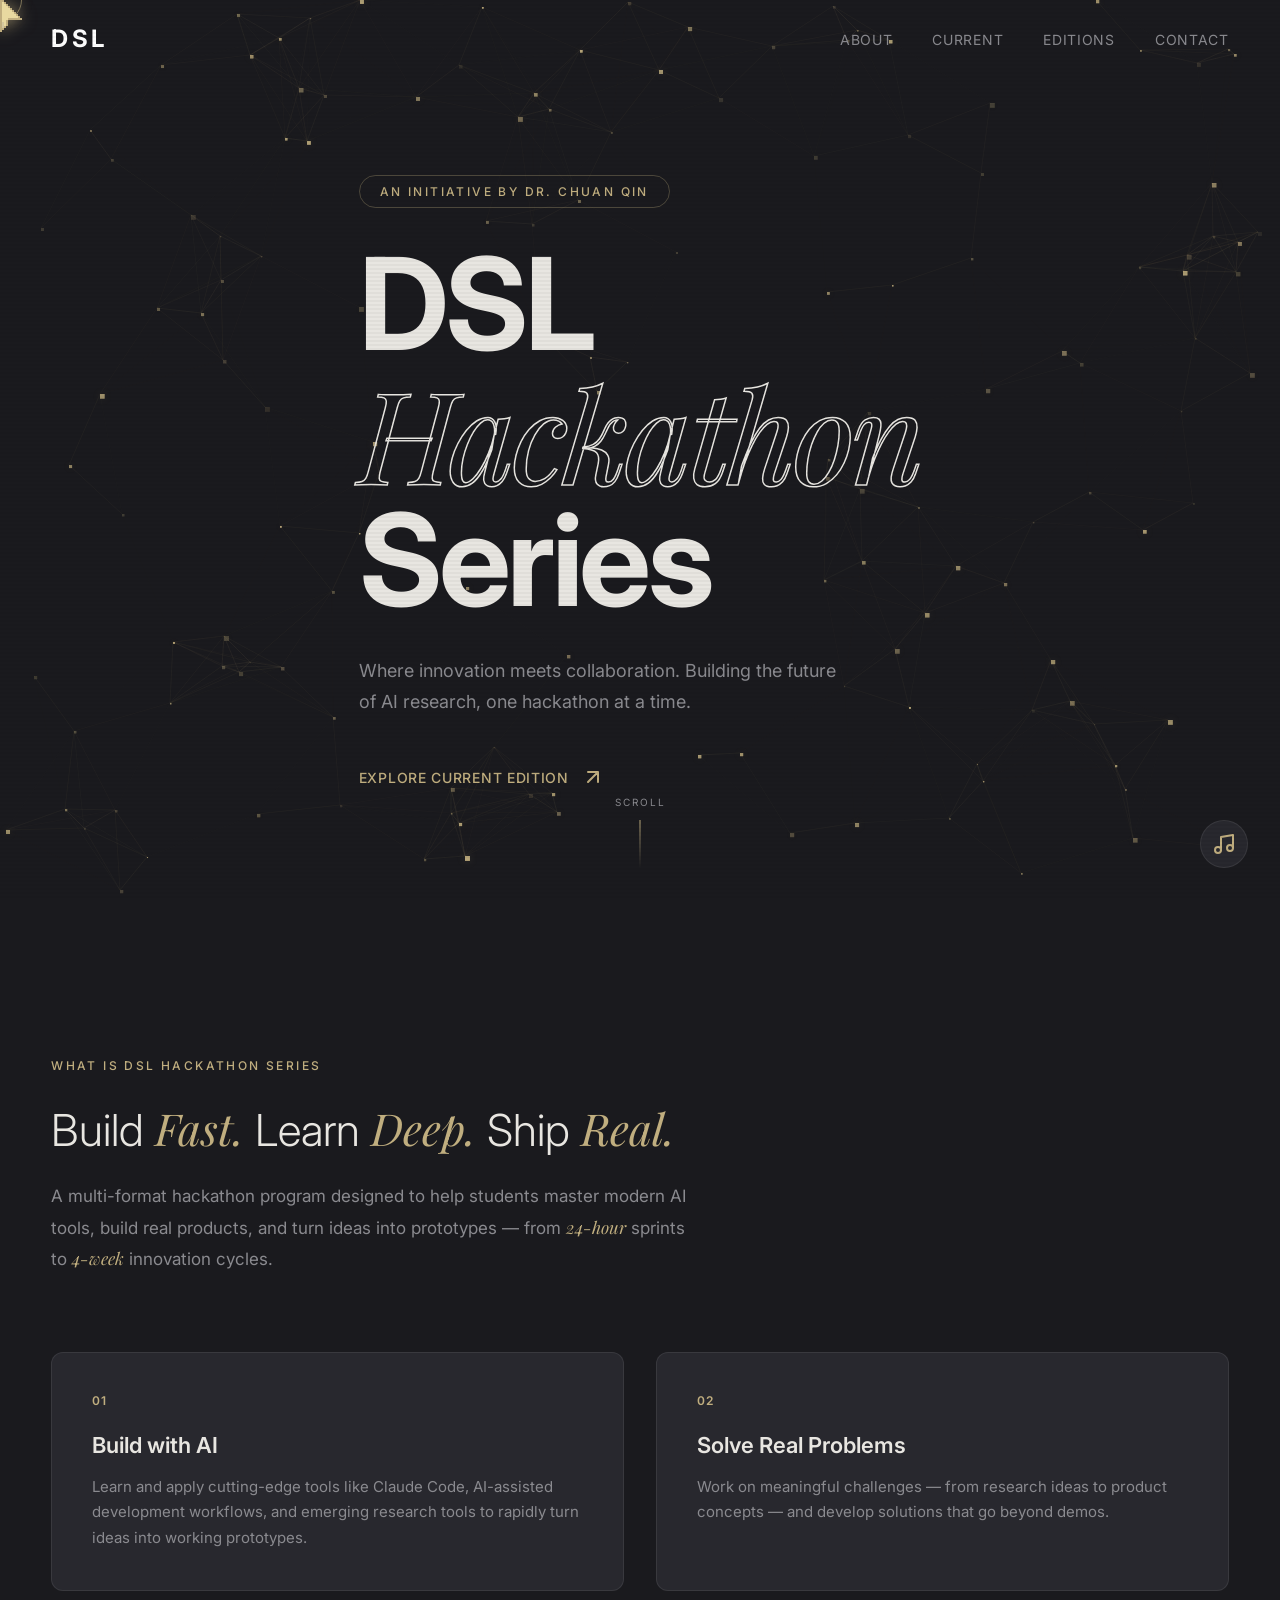
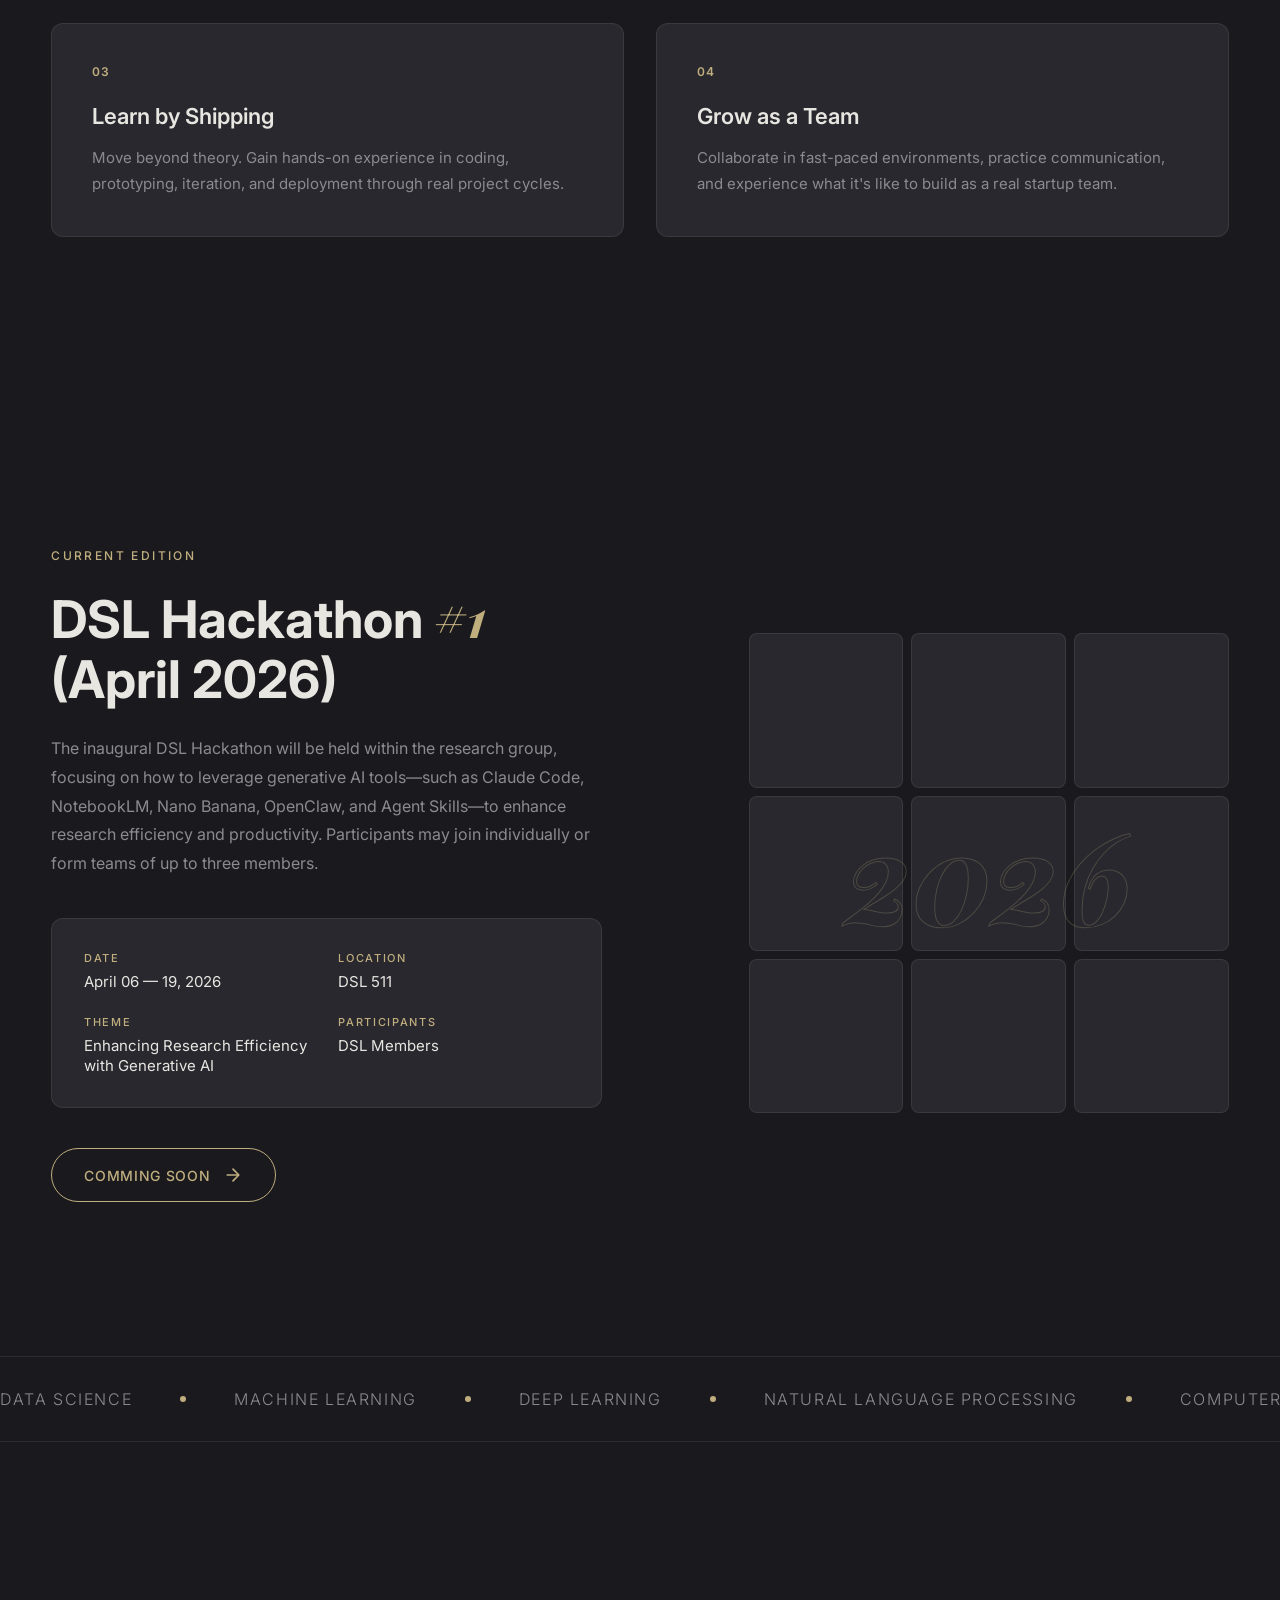
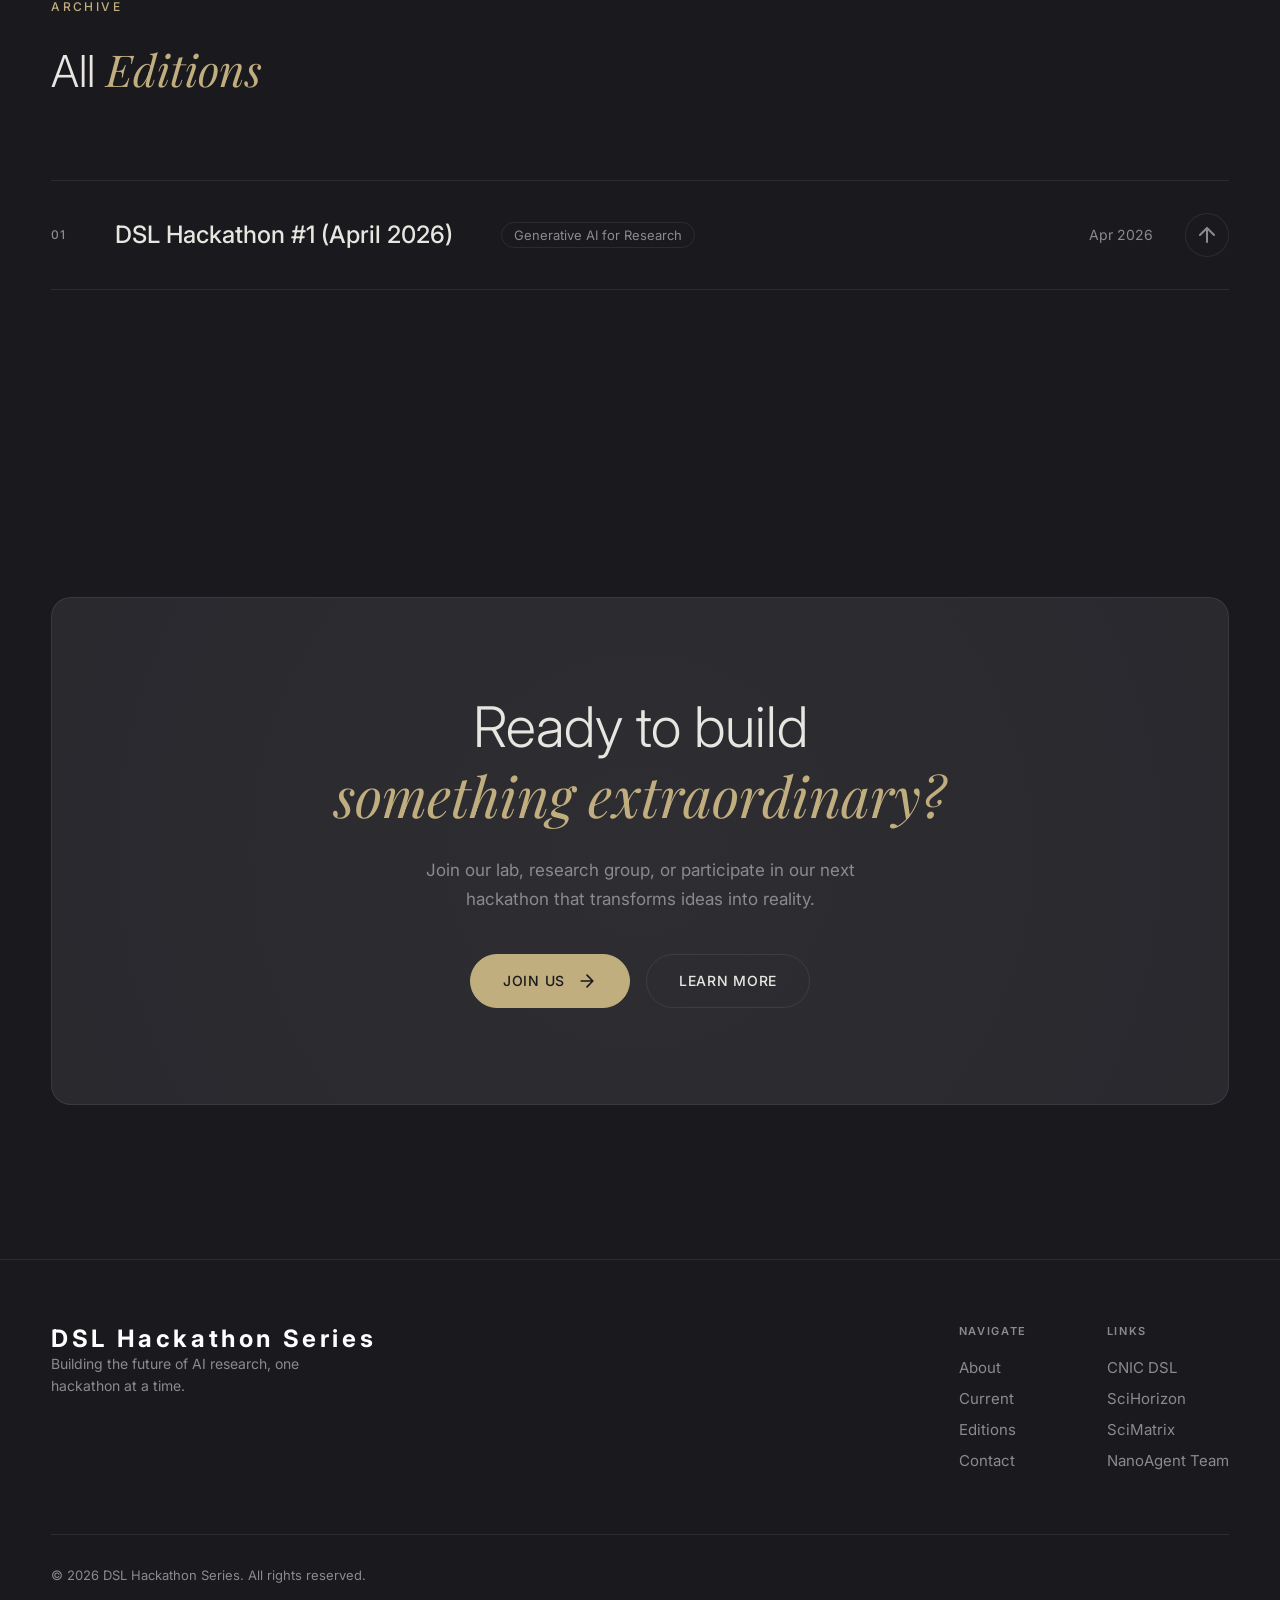
==== index.html @ f108f183 "Initial commit: DSL Hackathon Series website Dark-themed, gold-accent website with particle canvas h" ====
<!DOCTYPE html>
<html lang="en">
<head>
  <meta charset="UTF-8">
  <meta name="viewport" content="width=device-width, initial-scale=1.0">
  <title>DSL Hackathon Series</title>
  <link rel="stylesheet" href="assets/css/style.css">
  <link rel="preconnect" href="https://fonts.googleapis.com">
  <link rel="preconnect" href="https://fonts.gstatic.com" crossorigin>
  <link href="https://fonts.googleapis.com/css2?family=Inter:wght@300;400;500;600;700&family=Playfair+Display:ital,wght@0,400;0,700;1,400&display=swap" rel="stylesheet">
</head>
<body>
  <!-- Pixel Arrow Cursor -->
  <div class="cursor-pixel" id="cursorPixel">
    <svg viewBox="0 0 12 18" fill="none" xmlns="http://www.w3.org/2000/svg" shape-rendering="crispEdges">
      <!-- Classic arrow cursor — gold pixel style, tip at (1,0) -->
      <rect x="1" y="0" width="1" height="1" fill="#C0AE7F"/>
      <rect x="1" y="1" width="1" height="1" fill="#C0AE7F"/>
      <rect x="2" y="1" width="1" height="1" fill="#C0AE7F"/>
      <rect x="1" y="2" width="1" height="1" fill="#C0AE7F"/>
      <rect x="2" y="2" width="1" height="1" fill="#e8d9a0"/>
      <rect x="3" y="2" width="1" height="1" fill="#C0AE7F"/>
      <rect x="1" y="3" width="1" height="1" fill="#C0AE7F"/>
      <rect x="2" y="3" width="1" height="1" fill="#e8d9a0"/>
      <rect x="3" y="3" width="1" height="1" fill="#e8d9a0"/>
      <rect x="4" y="3" width="1" height="1" fill="#C0AE7F"/>
      <rect x="1" y="4" width="1" height="1" fill="#C0AE7F"/>
      <rect x="2" y="4" width="1" height="1" fill="#e8d9a0"/>
      <rect x="3" y="4" width="1" height="1" fill="#e8d9a0"/>
      <rect x="4" y="4" width="1" height="1" fill="#e8d9a0"/>
      <rect x="5" y="4" width="1" height="1" fill="#C0AE7F"/>
      <rect x="1" y="5" width="1" height="1" fill="#C0AE7F"/>
      <rect x="2" y="5" width="1" height="1" fill="#e8d9a0"/>
      <rect x="3" y="5" width="1" height="1" fill="#e8d9a0"/>
      <rect x="4" y="5" width="1" height="1" fill="#e8d9a0"/>
      <rect x="5" y="5" width="1" height="1" fill="#e8d9a0"/>
      <rect x="6" y="5" width="1" height="1" fill="#C0AE7F"/>
      <rect x="1" y="6" width="1" height="1" fill="#C0AE7F"/>
      <rect x="2" y="6" width="1" height="1" fill="#e8d9a0"/>
      <rect x="3" y="6" width="1" height="1" fill="#e8d9a0"/>
      <rect x="4" y="6" width="1" height="1" fill="#e8d9a0"/>
      <rect x="5" y="6" width="1" height="1" fill="#e8d9a0"/>
      <rect x="6" y="6" width="1" height="1" fill="#e8d9a0"/>
      <rect x="7" y="6" width="1" height="1" fill="#C0AE7F"/>
      <rect x="1" y="7" width="1" height="1" fill="#C0AE7F"/>
      <rect x="2" y="7" width="1" height="1" fill="#e8d9a0"/>
      <rect x="3" y="7" width="1" height="1" fill="#e8d9a0"/>
      <rect x="4" y="7" width="1" height="1" fill="#e8d9a0"/>
      <rect x="5" y="7" width="1" height="1" fill="#e8d9a0"/>
      <rect x="6" y="7" width="1" height="1" fill="#e8d9a0"/>
      <rect x="7" y="7" width="1" height="1" fill="#e8d9a0"/>
      <rect x="8" y="7" width="1" height="1" fill="#C0AE7F"/>
      <rect x="1" y="8" width="1" height="1" fill="#C0AE7F"/>
      <rect x="2" y="8" width="1" height="1" fill="#e8d9a0"/>
      <rect x="3" y="8" width="1" height="1" fill="#e8d9a0"/>
      <rect x="4" y="8" width="1" height="1" fill="#e8d9a0"/>
      <rect x="5" y="8" width="1" height="1" fill="#e8d9a0"/>
      <rect x="6" y="8" width="1" height="1" fill="#e8d9a0"/>
      <rect x="7" y="8" width="1" height="1" fill="#e8d9a0"/>
      <rect x="8" y="8" width="1" height="1" fill="#e8d9a0"/>
      <rect x="9" y="8" width="1" height="1" fill="#C0AE7F"/>
      <rect x="1" y="9" width="1" height="1" fill="#C0AE7F"/>
      <rect x="2" y="9" width="1" height="1" fill="#e8d9a0"/>
      <rect x="3" y="9" width="1" height="1" fill="#e8d9a0"/>
      <rect x="4" y="9" width="1" height="1" fill="#e8d9a0"/>
      <rect x="5" y="9" width="1" height="1" fill="#e8d9a0"/>
      <rect x="6" y="9" width="1" height="1" fill="#e8d9a0"/>
      <rect x="7" y="9" width="1" height="1" fill="#e8d9a0"/>
      <rect x="8" y="9" width="1" height="1" fill="#e8d9a0"/>
      <rect x="9" y="9" width="1" height="1" fill="#e8d9a0"/>
      <rect x="10" y="9" width="1" height="1" fill="#C0AE7F"/>
      <!-- Bottom of arrow body — collapses back -->
      <rect x="1" y="10" width="1" height="1" fill="#C0AE7F"/>
      <rect x="2" y="10" width="1" height="1" fill="#e8d9a0"/>
      <rect x="3" y="10" width="1" height="1" fill="#e8d9a0"/>
      <rect x="4" y="10" width="1" height="1" fill="#e8d9a0"/>
      <rect x="5" y="10" width="1" height="1" fill="#C0AE7F"/>
      <rect x="6" y="10" width="1" height="1" fill="#C0AE7F"/>
      <rect x="7" y="10" width="1" height="1" fill="#C0AE7F"/>
      <rect x="8" y="10" width="1" height="1" fill="#C0AE7F"/>
      <rect x="9" y="10" width="1" height="1" fill="#C0AE7F"/>
      <rect x="10" y="10" width="1" height="1" fill="#C0AE7F"/>
      <rect x="11" y="10" width="1" height="1" fill="#C0AE7F"/>
      <!-- Tail shaft -->
      <rect x="1" y="11" width="1" height="1" fill="#C0AE7F"/>
      <rect x="2" y="11" width="1" height="1" fill="#e8d9a0"/>
      <rect x="3" y="11" width="1" height="1" fill="#e8d9a0"/>
      <rect x="4" y="11" width="1" height="1" fill="#C0AE7F"/>
      <rect x="1" y="12" width="1" height="1" fill="#C0AE7F"/>
      <rect x="2" y="12" width="1" height="1" fill="#d4c79e"/>
      <rect x="3" y="12" width="1" height="1" fill="#e8d9a0"/>
      <rect x="4" y="12" width="1" height="1" fill="#C0AE7F"/>
      <rect x="1" y="13" width="1" height="1" fill="#C0AE7F"/>
      <rect x="2" y="13" width="1" height="1" fill="#d4c79e"/>
      <rect x="3" y="13" width="1" height="1" fill="#e8d9a0"/>
      <rect x="4" y="13" width="1" height="1" fill="#C0AE7F"/>
      <rect x="1" y="14" width="1" height="1" fill="#C0AE7F"/>
      <rect x="2" y="14" width="1" height="1" fill="#d4c79e"/>
      <rect x="3" y="14" width="1" height="1" fill="#C0AE7F"/>
      <rect x="1" y="15" width="1" height="1" fill="#C0AE7F"/>
      <rect x="2" y="15" width="1" height="1" fill="#C0AE7F"/>
      <rect x="1" y="16" width="1" height="1" fill="#C0AE7F"/>
    </svg>
  </div>
  <!-- Cursor ring follower -->
  <div class="cursor-follower" id="cursorFollower"></div>
  <!-- Cursor trail dots -->
  <div id="cursorTrailContainer"></div>

  <!-- Navigation -->
  <header class="header" id="header">
    <nav class="nav">
      <a href="https://www.bigdatamining.cn/" target="_blank" rel="noopener" class="nav__logo">
        <span class="nav__logo-text">DSL</span>
      </a>
      <ul class="nav__links">
        <li><a href="#about" class="nav__link">About</a></li>
        <li><a href="#current" class="nav__link">Current</a></li>
        <li><a href="#editions" class="nav__link">Editions</a></li>
        <li><a href="#contact" class="nav__link">Contact</a></li>
      </ul>
      <button class="nav__menu-btn" id="menuBtn" aria-label="Toggle menu">
        <span></span>
        <span></span>
      </button>
    </nav>
  </header>

  <!-- Mobile Menu Overlay -->
  <div class="mobile-menu" id="mobileMenu">
    <ul class="mobile-menu__links">
      <li><a href="#about" class="mobile-menu__link">About</a></li>
      <li><a href="#current" class="mobile-menu__link">Current</a></li>
      <li><a href="#editions" class="mobile-menu__link">Editions</a></li>
      <li><a href="#contact" class="mobile-menu__link">Contact</a></li>
    </ul>
  </div>

  <!-- Hero Section -->
  <section class="hero" id="hero">
    <div class="hero__bg">
      <canvas id="heroCanvas"></canvas>
    </div>
    <div class="hero__content">
      <a href="https://dylan-qin.github.io/" target="_blank" rel="noopener" class="hero__label reveal-up">An initiative by Dr. Chuan Qin</a>
      <h1 class="hero__title">
        <span class="reveal-up" style="--delay: 0.1s">DSL</span>
        <span class="reveal-up hero__title--outline" style="--delay: 0.2s">Hackathon</span>
        <span class="reveal-up" style="--delay: 0.3s">Series</span>
      </h1>
      <p class="hero__subtitle reveal-up" style="--delay: 0.5s">
        Where innovation meets collaboration. Building the future of AI research, one hackathon at a time.
      </p>
      <a href="#current" class="hero__cta reveal-up" style="--delay: 0.7s">
        <span>Explore Current Edition</span>
        <svg width="24" height="24" viewBox="0 0 24 24" fill="none">
          <path d="M7 17L17 7M17 7H7M17 7V17" stroke="currentColor" stroke-width="2" stroke-linecap="round" stroke-linejoin="round"/>
        </svg>
      </a>
    </div>
    <div class="hero__scroll-indicator">
      <span>Scroll</span>
      <div class="hero__scroll-line"></div>
    </div>
  </section>

  <!-- About Section -->
  <section class="section about" id="about">
    <div class="container">
      <div class="section__header">
        <span class="section__label reveal-up">What is DSL Hackathon Series</span>
        <h2 class="section__title reveal-up" style="--delay: 0.1s">
          Build <em>Fast.</em> Learn <em>Deep.</em> Ship <em>Real.</em>
        </h2>
        <p class="section__desc reveal-up" style="--delay: 0.15s">
          A multi-format hackathon program designed to help students master modern AI tools, build real products, and turn ideas into prototypes — from <em>24-hour</em> sprints to <em>4-week</em> innovation cycles.
        </p>
      </div>
      <div class="about__grid">
        <div class="about__card reveal-up" style="--delay: 0.2s">
          <div class="about__card-number">01</div>
          <h3 class="about__card-title">Build with AI</h3>
          <p class="about__card-text">Learn and apply cutting-edge tools like Claude Code, AI-assisted development workflows, and emerging research tools to rapidly turn ideas into working prototypes.</p>
        </div>
        <div class="about__card reveal-up" style="--delay: 0.3s">
          <div class="about__card-number">02</div>
          <h3 class="about__card-title">Solve Real Problems</h3>
          <p class="about__card-text">Work on meaningful challenges — from research ideas to product concepts — and develop solutions that go beyond demos.</p>
        </div>
        <div class="about__card reveal-up" style="--delay: 0.4s">
          <div class="about__card-number">03</div>
          <h3 class="about__card-title">Learn by Shipping</h3>
          <p class="about__card-text">Move beyond theory. Gain hands-on experience in coding, prototyping, iteration, and deployment through real project cycles.</p>
        </div>
        <div class="about__card reveal-up" style="--delay: 0.5s">
          <div class="about__card-number">04</div>
          <h3 class="about__card-title">Grow as a Team</h3>
          <p class="about__card-text">Collaborate in fast-paced environments, practice communication, and experience what it's like to build as a real startup team.</p>
        </div>
      </div>
    </div>
  </section>

  <!-- Current Hackathon Section -->
  <section class="section current" id="current">
    <div class="container">
      <div class="current__layout">
        <div class="current__info">
          <span class="section__label reveal-up">Current Edition</span>
          <h2 class="current__title reveal-up" style="--delay: 0.1s">
            DSL Hackathon <span class="text-gold">#1</span> (April 2026)
          </h2>
          <p class="current__desc reveal-up" style="--delay: 0.2s">
            The inaugural DSL Hackathon will be held within the research group, focusing on how to leverage generative AI tools—such as Claude Code, NotebookLM, Nano Banana, OpenClaw, and Agent Skills—to enhance research efficiency and productivity. Participants may join individually or form teams of up to three members.
          </p>
          <div class="current__details reveal-up" style="--delay: 0.3s">
            <div class="current__detail">
              <span class="current__detail-label">Date</span>
              <span class="current__detail-value">April 06 — 19, 2026</span>
            </div>
            <div class="current__detail">
              <span class="current__detail-label">Location</span>
              <span class="current__detail-value">DSL 511</span>
            </div>
            <div class="current__detail">
              <span class="current__detail-label">Theme</span>
              <span class="current__detail-value">Enhancing Research Efficiency with Generative AI</span>
            </div>
            <div class="current__detail">
              <span class="current__detail-label">Participants</span>
              <span class="current__detail-value">DSL Members</span>
            </div>
          </div>
          <a href="#" class="btn reveal-up" style="--delay: 0.4s">
            <!-- <span>Register Now</span> -->
             <span>Comming Soon</span>
            <svg width="20" height="20" viewBox="0 0 24 24" fill="none">
              <path d="M5 12H19M19 12L12 5M19 12L12 19" stroke="currentColor" stroke-width="2" stroke-linecap="round" stroke-linejoin="round"/>
            </svg>
          </a>
        </div>
        <div class="current__visual reveal-up" style="--delay: 0.3s">
          <div class="current__visual-inner">
            <div class="current__visual-grid">
              <div class="current__visual-cell" style="--i:0"></div>
              <div class="current__visual-cell" style="--i:1"></div>
              <div class="current__visual-cell" style="--i:2"></div>
              <div class="current__visual-cell" style="--i:3"></div>
              <div class="current__visual-cell" style="--i:4"></div>
              <div class="current__visual-cell" style="--i:5"></div>
              <div class="current__visual-cell" style="--i:6"></div>
              <div class="current__visual-cell" style="--i:7"></div>
              <div class="current__visual-cell" style="--i:8"></div>
            </div>
            <div class="current__visual-overlay">
              <span class="current__visual-year">2026</span>
            </div>
          </div>
        </div>
      </div>
    </div>
  </section>

  <!-- Marquee Section -->
  <section class="marquee">
    <div class="marquee__track">
      <div class="marquee__content">
        <span>Data Science</span>
        <span class="marquee__dot"></span>
        <span>Machine Learning</span>
        <span class="marquee__dot"></span>
        <span>Deep Learning</span>
        <span class="marquee__dot"></span>
        <span>Natural Language Processing</span>
        <span class="marquee__dot"></span>
        <span>Computer Vision</span>
        <span class="marquee__dot"></span>
        <span>AI Ethics</span>
        <span class="marquee__dot"></span>
        <span>Claude Code</span>
        <span class="marquee__dot"></span>
        <span>OpenAI Codex</span>
        <span class="marquee__dot"></span>
        <span>Multi-Agent Systems</span>
        <span class="marquee__dot"></span>
        <span>OpenClaw</span>
        <span class="marquee__dot"></span>
        <span>Large Foundation Model</span>
        <span class="marquee__dot"></span>
        <span>Embodied AI</span>
        <span class="marquee__dot"></span>
      </div>
    </div>
  </section>

  <!-- Editions Section -->
  <section class="section editions" id="editions">
    <div class="container">
      <div class="section__header">
        <span class="section__label reveal-up">Archive</span>
        <h2 class="section__title reveal-up" style="--delay: 0.1s">
          All <em>Editions</em>
        </h2>
      </div>
      <div class="editions__list">
        <a href="#" class="edition-card reveal-up" style="--delay: 0.15s" data-year="2026">
          <div class="edition-card__left">
            <span class="edition-card__number">01</span>
            <h3 class="edition-card__title">DSL Hackathon #1 (April 2026)</h3>
            <span class="edition-card__theme">Generative AI for Research</span>
          </div>
          <div class="edition-card__right">
            <span class="edition-card__date">Apr 2026</span>
            <div class="edition-card__arrow">
              <svg width="24" height="24" viewBox="0 0 24 24" fill="none">
                <path d="M7 17L17 7M17 7H7M17 7V17" stroke="currentColor" stroke-width="2" stroke-linecap="round" stroke-linejoin="round"/>
              </svg>
            </div>
          </div>
        </a>
      </div>
    </div>
  </section>

  <!-- Stats Section
  <section class="section stats">
    <div class="container">
      <div class="stats__grid">
        <div class="stats__item reveal-up" style="--delay: 0.1s">
          <span class="stats__number" data-target="6">0</span>
          <span class="stats__label">Editions</span>
        </div>
        <div class="stats__item reveal-up" style="--delay: 0.2s">
          <span class="stats__number" data-target="850">0</span>
          <span class="stats__suffix">+</span>
          <span class="stats__label">Participants</span>
        </div>
        <div class="stats__item reveal-up" style="--delay: 0.3s">
          <span class="stats__number" data-target="120">0</span>
          <span class="stats__suffix">+</span>
          <span class="stats__label">Projects Built</span>
        </div>
        <div class="stats__item reveal-up" style="--delay: 0.4s">
          <span class="stats__number" data-target="50">0</span>
          <span class="stats__suffix">+</span>
          <span class="stats__label">Mentors</span>
        </div>
      </div>
    </div>
  </section> -->

  <!-- Contact / CTA Section -->
  <section class="section cta" id="contact">
    <div class="container">
      <div class="cta__inner reveal-up">
        <h2 class="cta__title">Ready to build <br><em>something extraordinary?</em></h2>
        <p class="cta__text">Join our lab, research group, or participate in our next hackathon that transforms ideas into reality.</p>
        <div class="cta__actions">
          <a href="mailto:dsl@cnic.cn" class="btn btn--primary">
            <span>Join Us</span>
            <svg width="20" height="20" viewBox="0 0 24 24" fill="none">
              <path d="M5 12H19M19 12L12 5M19 12L12 19" stroke="currentColor" stroke-width="2" stroke-linecap="round" stroke-linejoin="round"/>
            </svg>
          </a>
          <a href="mailto:chuanqin0426@gmail.com" class="btn btn--outline">
            <span>Learn More</span>
          </a>
        </div>
      </div>
    </div>
  </section>

  <!-- Footer -->
  <footer class="footer">
    <div class="container">
      <div class="footer__top">
        <div class="footer__brand">
          <!-- <a href="https://www.bigdatamining.cn/" class="footer__logo"> -->
            <span class="nav__logo-text">DSL Hackathon Series</span>
          <!-- </a> -->
          <p class="footer__tagline">Building the future of AI research, one hackathon at a time.</p>
        </div>
        <div class="footer__links">
          <div class="footer__col">
            <h4 class="footer__col-title">Navigate</h4>
            <a href="#about">About</a>
            <a href="#current">Current</a>
            <a href="#editions">Editions</a>
            <a href="#contact">Contact</a>
          </div>
          <div class="footer__col">
            <h4 class="footer__col-title">Links</h4>
            <a href="https://www.bigdatamining.cn/" target="_blank" rel="noopener">CNIC DSL</a>
            <a href="https://www.scihorizon.cn/" target="_blank" rel="noopener">SciHorizon</a>
            <a href="https://www.scimatrix.cn/" target="_blank" rel="noopener">SciMatrix</a>
            <a href="https://nanoagentteam.github.io/" target="_blank" rel="noopener">NanoAgent Team</a>
          </div>
        </div>
      </div>
      <div class="footer__bottom">
        <span>&copy; 2026 DSL Hackathon Series. All rights reserved.</span>
      </div>
    </div>
  </footer>

  <!-- Background Music: Dr. Mario Fever -->
  <audio id="bgMusic" loop preload="auto">
    <source src="assets/audio/fever.mp3" type="audio/mpeg">
  </audio>
  <button class="music-toggle" id="musicToggle" aria-label="Toggle music">
    <svg class="music-icon-on" width="24" height="24" viewBox="0 0 24 24" fill="none">
      <path d="M9 18V5l12-2v13" stroke="currentColor" stroke-width="2" stroke-linecap="round" stroke-linejoin="round"/>
      <circle cx="6" cy="18" r="3" stroke="currentColor" stroke-width="2"/>
      <circle cx="18" cy="16" r="3" stroke="currentColor" stroke-width="2"/>
    </svg>
    <svg class="music-icon-off" width="24" height="24" viewBox="0 0 24 24" fill="none" style="display:none">
      <path d="M9 18V5l12-2v13" stroke="currentColor" stroke-width="2" stroke-linecap="round" stroke-linejoin="round" opacity="0.3"/>
      <circle cx="6" cy="18" r="3" stroke="currentColor" stroke-width="2" opacity="0.3"/>
      <circle cx="18" cy="16" r="3" stroke="currentColor" stroke-width="2" opacity="0.3"/>
      <line x1="3" y1="3" x2="21" y2="21" stroke="currentColor" stroke-width="2" stroke-linecap="round"/>
    </svg>
  </button>

  <script src="assets/js/main.js"></script>
</body>
</html>
---- assets/css/style.css ----
/* ========================================
   DSL Hackathon Series — EPIC-inspired Design
   Color palette: Dark charcoal #1a1a1e, Gold accent #C0AE7F
   ======================================== */

/* ---------- Reset & Base ---------- */
*, *::before, *::after {
  margin: 0;
  padding: 0;
  box-sizing: border-box;
}

:root {
  --bg: #1a1a1e;
  --bg-light: #232328;
  --bg-card: #28282e;
  --text: #e8e6e1;
  --text-muted: #8a8a8f;
  --gold: #C0AE7F;
  --gold-light: #d4c79e;
  --white: #ffffff;
  --border: rgba(255, 255, 255, 0.08);
  --font-sans: 'Inter', -apple-system, BlinkMacSystemFont, sans-serif;
  --font-serif: 'Playfair Display', Georgia, serif;
  --ease: cubic-bezier(0.16, 1, 0.3, 1);
  --ease-out: cubic-bezier(0.33, 1, 0.68, 1);
}

html {
  scroll-behavior: smooth;
  font-size: 16px;
}

body {
  font-family: var(--font-sans);
  background: var(--bg);
  color: var(--text);
  overflow-x: hidden;
  -webkit-font-smoothing: antialiased;
  -moz-osx-font-smoothing: grayscale;
}

a {
  text-decoration: none;
  color: inherit;
}

img {
  max-width: 100%;
  display: block;
}

em {
  font-family: var(--font-serif);
  font-style: italic;
  color: var(--gold);
}

.container {
  max-width: 1280px;
  margin: 0 auto;
  padding: 0 clamp(1.5rem, 4vw, 4rem);
}

/* ---------- Global Pixel Cursor ---------- */
body, body * {
  cursor: none !important;
}

/* ---------- Pixel Mouse Cursor ---------- */
.cursor-pixel {
  position: fixed;
  pointer-events: none;
  z-index: 10000;
  transform: translate(-2px, -2px);
  image-rendering: pixelated;
  transition: none;
}

.cursor-pixel svg {
  width: 24px;
  height: 36px;
  filter: drop-shadow(0 0 8px rgba(192, 174, 127, 0.7));
  transition: filter 0.2s ease, transform 0.2s ease;
}

.cursor-pixel.hover svg {
  filter: drop-shadow(0 0 12px rgba(192, 174, 127, 1)) drop-shadow(0 0 24px rgba(192, 174, 127, 0.4));
  transform: scale(1.15);
}

/* ---------- Cursor Trail / Glitch Ring ---------- */
.cursor-follower {
  position: fixed;
  width: 44px;
  height: 44px;
  border: 1.5px solid var(--gold);
  border-radius: 50%;
  pointer-events: none;
  z-index: 9998;
  transform: translate(-50%, -50%) scale(0);
  transition: width 0.3s var(--ease), height 0.3s var(--ease), border-color 0.3s ease, opacity 0.3s ease;
  opacity: 0;
  box-shadow: 0 0 15px rgba(192, 174, 127, 0.15), inset 0 0 15px rgba(192, 174, 127, 0.05);
}

.cursor-follower.active {
  transform: translate(-50%, -50%) scale(1);
  opacity: 0.6;
}

.cursor-follower.hover {
  width: 72px;
  height: 72px;
  border-color: var(--gold-light);
  opacity: 0.9;
  box-shadow: 0 0 30px rgba(192, 174, 127, 0.25), inset 0 0 20px rgba(192, 174, 127, 0.08);
}

/* ---------- Hacker Scanline Overlay ---------- */
body::after {
  content: '';
  position: fixed;
  inset: 0;
  z-index: 9990;
  pointer-events: none;
  background: repeating-linear-gradient(
    0deg,
    transparent,
    transparent 2px,
    rgba(0, 0, 0, 0.03) 2px,
    rgba(0, 0, 0, 0.03) 4px
  );
}

/* ---------- Cursor Glitch Trail Particles ---------- */
.cursor-trail-dot {
  position: fixed;
  width: 3px;
  height: 3px;
  background: var(--gold);
  pointer-events: none;
  z-index: 9997;
  opacity: 0;
  image-rendering: pixelated;
}

@media (pointer: coarse) {
  body, body * { cursor: auto !important; }
  .cursor-pixel,
  .cursor-follower,
  .cursor-trail-dot { display: none; }
  body::after { display: none; }
}

/* ---------- Header ---------- */
.header {
  position: fixed;
  top: 0;
  left: 0;
  right: 0;
  z-index: 100;
  padding: 1.5rem 0;
  transition: background 0.4s ease, padding 0.4s ease, backdrop-filter 0.4s ease;
}

.header.scrolled {
  background: rgba(26, 26, 30, 0.85);
  backdrop-filter: blur(20px);
  -webkit-backdrop-filter: blur(20px);
  padding: 1rem 0;
  border-bottom: 1px solid var(--border);
}

.nav {
  max-width: 1280px;
  margin: 0 auto;
  padding: 0 clamp(1.5rem, 4vw, 4rem);
  display: flex;
  align-items: center;
  justify-content: space-between;
}

.nav__logo {
  display: flex;
  align-items: center;
  gap: 0.25rem;
  z-index: 101;
}

.nav__logo-text {
  font-size: 1.5rem;
  font-weight: 700;
  letter-spacing: 0.15em;
  color: var(--white);
}

.nav__logo-dot {
  width: 8px;
  height: 8px;
  background: var(--gold);
  border-radius: 50%;
  display: inline-block;
}

.nav__links {
  display: flex;
  list-style: none;
  gap: 2.5rem;
}

.nav__link {
  font-size: 0.875rem;
  font-weight: 400;
  letter-spacing: 0.05em;
  text-transform: uppercase;
  color: var(--text-muted);
  transition: color 0.3s ease;
  position: relative;
}

.nav__link::after {
  content: '';
  position: absolute;
  bottom: -4px;
  left: 0;
  width: 0;
  height: 1px;
  background: var(--gold);
  transition: width 0.4s var(--ease);
}

.nav__link:hover {
  color: var(--white);
}

.nav__link:hover::after {
  width: 100%;
}

.nav__menu-btn {
  display: none;
  flex-direction: column;
  gap: 6px;
  background: none;
  border: none;
  cursor: pointer;
  padding: 8px;
  z-index: 101;
}

.nav__menu-btn span {
  display: block;
  width: 28px;
  height: 2px;
  background: var(--white);
  transition: transform 0.3s ease, opacity 0.3s ease;
}

.nav__menu-btn.active span:first-child {
  transform: translateY(4px) rotate(45deg);
}

.nav__menu-btn.active span:last-child {
  transform: translateY(-4px) rotate(-45deg);
}

/* ---------- Mobile Menu ---------- */
.mobile-menu {
  position: fixed;
  inset: 0;
  background: var(--bg);
  z-index: 99;
  display: flex;
  align-items: center;
  justify-content: center;
  opacity: 0;
  pointer-events: none;
  transition: opacity 0.4s ease;
}

.mobile-menu.active {
  opacity: 1;
  pointer-events: all;
}

.mobile-menu__links {
  list-style: none;
  text-align: center;
  display: flex;
  flex-direction: column;
  gap: 2rem;
}

.mobile-menu__link {
  font-size: 2.5rem;
  font-weight: 300;
  letter-spacing: 0.05em;
  color: var(--text);
  transition: color 0.3s ease;
}

.mobile-menu__link:hover {
  color: var(--gold);
}

/* ---------- Hero Section ---------- */
.hero {
  position: relative;
  min-height: 100vh;
  display: flex;
  align-items: center;
  padding: 8rem 0 4rem;
  overflow: hidden;
}

.hero__bg {
  position: absolute;
  inset: 0;
  z-index: 0;
}

.hero__bg canvas {
  width: 100%;
  height: 100%;
}

.hero__content {
  position: relative;
  z-index: 1;
  max-width: 1280px;
  margin: 0 auto;
  padding: 0 clamp(1.5rem, 4vw, 4rem);
}

.hero__label {
  display: inline-block;
  font-size: 0.75rem;
  font-weight: 500;
  letter-spacing: 0.2em;
  text-transform: uppercase;
  color: var(--gold);
  margin-bottom: 2rem;
  padding: 0.5rem 1.25rem;
  border: 1px solid rgba(192, 174, 127, 0.3);
  border-radius: 100px;
}

.hero__title {
  display: flex;
  flex-direction: column;
  font-size: clamp(3.5rem, 10vw, 8rem);
  font-weight: 700;
  line-height: 1;
  letter-spacing: -0.03em;
  margin-bottom: 2rem;
}

.hero__title span {
  display: block;
}

.hero__title--outline {
  -webkit-text-stroke: 1.5px var(--text);
  color: transparent;
  font-family: var(--font-serif);
  font-weight: 400;
  font-style: italic;
}

.hero__subtitle {
  max-width: 480px;
  font-size: 1.125rem;
  line-height: 1.7;
  color: var(--text-muted);
  margin-bottom: 3rem;
}

.hero__cta {
  display: inline-flex;
  align-items: center;
  gap: 0.75rem;
  font-size: 0.875rem;
  font-weight: 500;
  letter-spacing: 0.05em;
  text-transform: uppercase;
  color: var(--gold);
  transition: gap 0.3s var(--ease);
}

.hero__cta:hover {
  gap: 1.25rem;
}

.hero__cta svg {
  transition: transform 0.3s var(--ease);
}

.hero__cta:hover svg {
  transform: translate(4px, -4px);
}

.hero__scroll-indicator {
  position: absolute;
  bottom: 2rem;
  left: 50%;
  transform: translateX(-50%);
  display: flex;
  flex-direction: column;
  align-items: center;
  gap: 0.75rem;
  z-index: 1;
}

.hero__scroll-indicator span {
  font-size: 0.625rem;
  letter-spacing: 0.2em;
  text-transform: uppercase;
  color: var(--text-muted);
}

.hero__scroll-line {
  width: 1px;
  height: 48px;
  background: linear-gradient(to bottom, var(--gold), transparent);
  animation: scrollPulse 2s ease-in-out infinite;
}

@keyframes scrollPulse {
  0%, 100% { opacity: 0.3; transform: scaleY(0.5); }
  50% { opacity: 1; transform: scaleY(1); }
}

/* ---------- Sections ---------- */
.section {
  padding: clamp(5rem, 12vw, 10rem) 0;
}

.section__header {
  margin-bottom: clamp(3rem, 6vw, 5rem);
}

.section__label {
  display: inline-block;
  font-size: 0.75rem;
  font-weight: 500;
  letter-spacing: 0.2em;
  text-transform: uppercase;
  color: var(--gold);
  margin-bottom: 1.5rem;
}

.section__title {
  font-size: clamp(1.75rem, 4vw, 2.75rem);
  font-weight: 300;
  line-height: 1.4;
  max-width: 700px;
}

.section__desc {
  font-size: 1.0625rem;
  line-height: 1.8;
  color: var(--text-muted);
  max-width: 640px;
  margin-top: 1.25rem;
}

/* ---------- About ---------- */
.about__grid {
  display: grid;
  grid-template-columns: repeat(2, 1fr);
  gap: 2rem;
}

.about__card {
  padding: 2.5rem;
  background: var(--bg-card);
  border: 1px solid var(--border);
  border-radius: 12px;
  transition: transform 0.5s var(--ease), border-color 0.5s ease;
}

.about__card:hover {
  transform: translateY(-8px);
  border-color: rgba(192, 174, 127, 0.2);
}

.about__card-number {
  font-size: 0.75rem;
  font-weight: 600;
  color: var(--gold);
  margin-bottom: 1.5rem;
  letter-spacing: 0.1em;
}

.about__card-title {
  font-size: 1.375rem;
  font-weight: 600;
  margin-bottom: 1rem;
}

.about__card-text {
  font-size: 0.9375rem;
  line-height: 1.7;
  color: var(--text-muted);
}

/* ---------- Current Edition ---------- */
.current__layout {
  display: grid;
  grid-template-columns: 1fr 1fr;
  gap: clamp(3rem, 6vw, 6rem);
  align-items: center;
}

.current__title {
  font-size: clamp(2rem, 4.5vw, 3.25rem);
  font-weight: 700;
  line-height: 1.15;
  margin-bottom: 1.5rem;
}

.text-gold {
  color: var(--gold);
  font-family: var(--font-serif);
  font-style: italic;
}

.current__desc {
  font-size: 1rem;
  line-height: 1.8;
  color: var(--text-muted);
  margin-bottom: 2.5rem;
}

.current__details {
  display: grid;
  grid-template-columns: 1fr 1fr;
  gap: 1.5rem;
  margin-bottom: 2.5rem;
  padding: 2rem;
  background: var(--bg-card);
  border: 1px solid var(--border);
  border-radius: 12px;
}

.current__detail-label {
  display: block;
  font-size: 0.6875rem;
  font-weight: 500;
  letter-spacing: 0.15em;
  text-transform: uppercase;
  color: var(--gold);
  margin-bottom: 0.375rem;
}

.current__detail-value {
  font-size: 0.9375rem;
  font-weight: 400;
  color: var(--text);
}

/* Current Visual */
.current__visual-inner {
  position: relative;
  aspect-ratio: 1;
  max-width: 480px;
  margin-left: auto;
}

.current__visual-grid {
  display: grid;
  grid-template-columns: repeat(3, 1fr);
  gap: 8px;
  width: 100%;
  height: 100%;
}

.current__visual-cell {
  background: var(--bg-card);
  border: 1px solid var(--border);
  border-radius: 8px;
  animation: cellPulse 4s ease-in-out infinite;
  animation-delay: calc(var(--i) * 0.3s);
}

@keyframes cellPulse {
  0%, 100% { background: var(--bg-card); }
  50% { background: rgba(192, 174, 127, 0.08); border-color: rgba(192, 174, 127, 0.15); }
}

.current__visual-overlay {
  position: absolute;
  inset: 0;
  display: flex;
  align-items: center;
  justify-content: center;
}

.current__visual-year {
  font-size: clamp(5rem, 12vw, 8rem);
  font-weight: 700;
  font-family: var(--font-serif);
  font-style: italic;
  color: transparent;
  -webkit-text-stroke: 1px rgba(192, 174, 127, 0.25);
}

/* ---------- Button ---------- */
.btn {
  display: inline-flex;
  align-items: center;
  gap: 0.75rem;
  padding: 1rem 2rem;
  font-size: 0.875rem;
  font-weight: 500;
  letter-spacing: 0.05em;
  text-transform: uppercase;
  border-radius: 100px;
  transition: all 0.4s var(--ease);
  border: 1px solid var(--gold);
  color: var(--gold);
  background: transparent;
  cursor: pointer;
  font-family: var(--font-sans);
}

.btn:hover {
  background: var(--gold);
  color: var(--bg);
}

.btn:hover svg {
  transform: translateX(4px);
}

.btn svg {
  transition: transform 0.3s var(--ease);
}

.btn--primary {
  background: var(--gold);
  color: var(--bg);
}

.btn--primary:hover {
  background: var(--gold-light);
}

.btn--outline {
  border-color: var(--border);
  color: var(--text);
}

.btn--outline:hover {
  border-color: var(--text);
  background: transparent;
  color: var(--white);
}

/* ---------- Marquee ---------- */
.marquee {
  padding: 2rem 0;
  border-top: 1px solid var(--border);
  border-bottom: 1px solid var(--border);
  overflow: hidden;
}

.marquee__track {
  display: flex;
  width: max-content;
  animation: marquee 30s linear infinite;
}

.marquee__content {
  display: flex;
  align-items: center;
  gap: 3rem;
  padding-right: 3rem;
  font-size: 1rem;
  font-weight: 300;
  letter-spacing: 0.1em;
  text-transform: uppercase;
  color: var(--text-muted);
  white-space: nowrap;
}

.marquee__dot {
  width: 6px;
  height: 6px;
  background: var(--gold);
  border-radius: 50%;
  flex-shrink: 0;
}

@keyframes marquee {
  0% { transform: translateX(0); }
  100% { transform: translateX(-50%); }
}

/* ---------- Past Editions ---------- */
.editions__list {
  display: flex;
  flex-direction: column;
}

.edition-card {
  display: flex;
  align-items: center;
  justify-content: space-between;
  padding: 2rem 0;
  border-bottom: 1px solid var(--border);
  transition: all 0.4s var(--ease);
  cursor: pointer;
}

.edition-card:first-child {
  border-top: 1px solid var(--border);
}

.edition-card:hover {
  padding-left: 1.5rem;
}

.edition-card:hover .edition-card__title {
  color: var(--gold);
}

.edition-card:hover .edition-card__arrow {
  background: var(--gold);
  color: var(--bg);
  transform: rotate(0deg);
}

.edition-card__left {
  display: flex;
  align-items: center;
  gap: 2rem;
}

.edition-card__number {
  font-size: 0.75rem;
  font-weight: 500;
  color: var(--text-muted);
  letter-spacing: 0.1em;
  min-width: 2rem;
}

.edition-card__title {
  font-size: clamp(1.125rem, 2.5vw, 1.5rem);
  font-weight: 500;
  transition: color 0.3s ease;
}

.edition-card__theme {
  font-size: 0.8125rem;
  color: var(--text-muted);
  padding: 0.25rem 0.75rem;
  border: 1px solid var(--border);
  border-radius: 100px;
  margin-left: 1rem;
}

.edition-card__right {
  display: flex;
  align-items: center;
  gap: 2rem;
}

.edition-card__date {
  font-size: 0.875rem;
  color: var(--text-muted);
}

.edition-card__arrow {
  width: 44px;
  height: 44px;
  display: flex;
  align-items: center;
  justify-content: center;
  border: 1px solid var(--border);
  border-radius: 50%;
  color: var(--text-muted);
  transform: rotate(-45deg);
  transition: all 0.4s var(--ease);
}

/* ---------- Stats ---------- */
.stats {
  border-top: 1px solid var(--border);
}

.stats__grid {
  display: grid;
  grid-template-columns: repeat(4, 1fr);
  gap: 2rem;
  text-align: center;
}

.stats__item {
  padding: 2rem;
}

.stats__number {
  font-size: clamp(2.5rem, 6vw, 4rem);
  font-weight: 700;
  font-family: var(--font-serif);
  color: var(--gold);
  display: inline;
}

.stats__suffix {
  font-size: clamp(1.5rem, 3vw, 2rem);
  font-weight: 300;
  color: var(--gold);
}

.stats__label {
  display: block;
  font-size: 0.8125rem;
  letter-spacing: 0.1em;
  text-transform: uppercase;
  color: var(--text-muted);
  margin-top: 0.75rem;
}

/* ---------- CTA ---------- */
.cta__inner {
  text-align: center;
  padding: clamp(4rem, 8vw, 6rem);
  background: var(--bg-card);
  border: 1px solid var(--border);
  border-radius: 20px;
  position: relative;
  overflow: hidden;
}

.cta__inner::before {
  content: '';
  position: absolute;
  top: -50%;
  left: -50%;
  width: 200%;
  height: 200%;
  background: radial-gradient(circle at center, rgba(192, 174, 127, 0.04), transparent 60%);
  pointer-events: none;
}

.cta__title {
  font-size: clamp(2rem, 5vw, 3.5rem);
  font-weight: 300;
  line-height: 1.2;
  margin-bottom: 1.5rem;
  position: relative;
}

.cta__text {
  font-size: 1.0625rem;
  line-height: 1.7;
  color: var(--text-muted);
  max-width: 480px;
  margin: 0 auto 2.5rem;
  position: relative;
}

.cta__actions {
  display: flex;
  gap: 1rem;
  justify-content: center;
  position: relative;
}

/* ---------- Footer ---------- */
.footer {
  padding: 4rem 0 2rem;
  border-top: 1px solid var(--border);
}

.footer__top {
  display: flex;
  justify-content: space-between;
  margin-bottom: 4rem;
}

.footer__logo {
  display: flex;
  align-items: center;
  gap: 0.25rem;
  margin-bottom: 1rem;
}

.footer__tagline {
  font-size: 0.875rem;
  color: var(--text-muted);
  max-width: 280px;
  line-height: 1.6;
}

.footer__links {
  display: flex;
  gap: 5rem;
}

.footer__col {
  display: flex;
  flex-direction: column;
  gap: 0.75rem;
}

.footer__col-title {
  font-size: 0.6875rem;
  font-weight: 600;
  letter-spacing: 0.15em;
  text-transform: uppercase;
  color: var(--text-muted);
  margin-bottom: 0.5rem;
}

.footer__col a {
  font-size: 0.9375rem;
  color: var(--text-muted);
  transition: color 0.3s ease;
}

.footer__col a:hover {
  color: var(--white);
}

.footer__bottom {
  display: flex;
  justify-content: space-between;
  padding-top: 2rem;
  border-top: 1px solid var(--border);
  font-size: 0.8125rem;
  color: var(--text-muted);
}

/* ---------- Reveal Animation ---------- */
.reveal-up {
  opacity: 0;
  transform: translateY(40px);
  transition: opacity 0.8s var(--ease), transform 0.8s var(--ease);
  transition-delay: var(--delay, 0s);
}

.reveal-up.visible {
  opacity: 1;
  transform: translateY(0);
}

/* ---------- Responsive ---------- */
@media (max-width: 1024px) {
  .about__grid {
    grid-template-columns: 1fr;
  }

  .current__layout {
    grid-template-columns: 1fr;
  }

  .current__visual-inner {
    max-width: 360px;
    margin: 0 auto;
  }

  .stats__grid {
    grid-template-columns: repeat(2, 1fr);
  }
}

@media (max-width: 768px) {
  .nav__links {
    display: none;
  }

  .nav__menu-btn {
    display: flex;
  }

  .current__details {
    grid-template-columns: 1fr;
  }

  .edition-card__left {
    flex-wrap: wrap;
    gap: 0.75rem;
  }

  .edition-card__theme {
    margin-left: 0;
  }

  .edition-card__right {
    gap: 1rem;
  }

  .edition-card__date {
    display: none;
  }

  .footer__top {
    flex-direction: column;
    gap: 3rem;
  }

  .footer__links {
    gap: 3rem;
  }

  .footer__bottom {
    flex-direction: column;
    gap: 0.5rem;
  }

  .cta__actions {
    flex-direction: column;
    align-items: center;
  }

  .stats__grid {
    grid-template-columns: 1fr 1fr;
  }
}

@media (max-width: 480px) {
  .hero__title {
    font-size: clamp(2.5rem, 12vw, 4rem);
  }

  .stats__grid {
    grid-template-columns: 1fr;
  }
}

/* ---------- Music Toggle ---------- */
.music-toggle {
  position: fixed;
  bottom: 2rem;
  right: 2rem;
  z-index: 200;
  width: 48px;
  height: 48px;
  display: flex;
  align-items: center;
  justify-content: center;
  background: var(--bg-card);
  border: 1px solid var(--border);
  border-radius: 50%;
  color: var(--gold);
  cursor: pointer;
  transition: all 0.3s ease;
}

.music-toggle:hover {
  border-color: var(--gold);
  box-shadow: 0 0 20px rgba(192, 174, 127, 0.2);
}
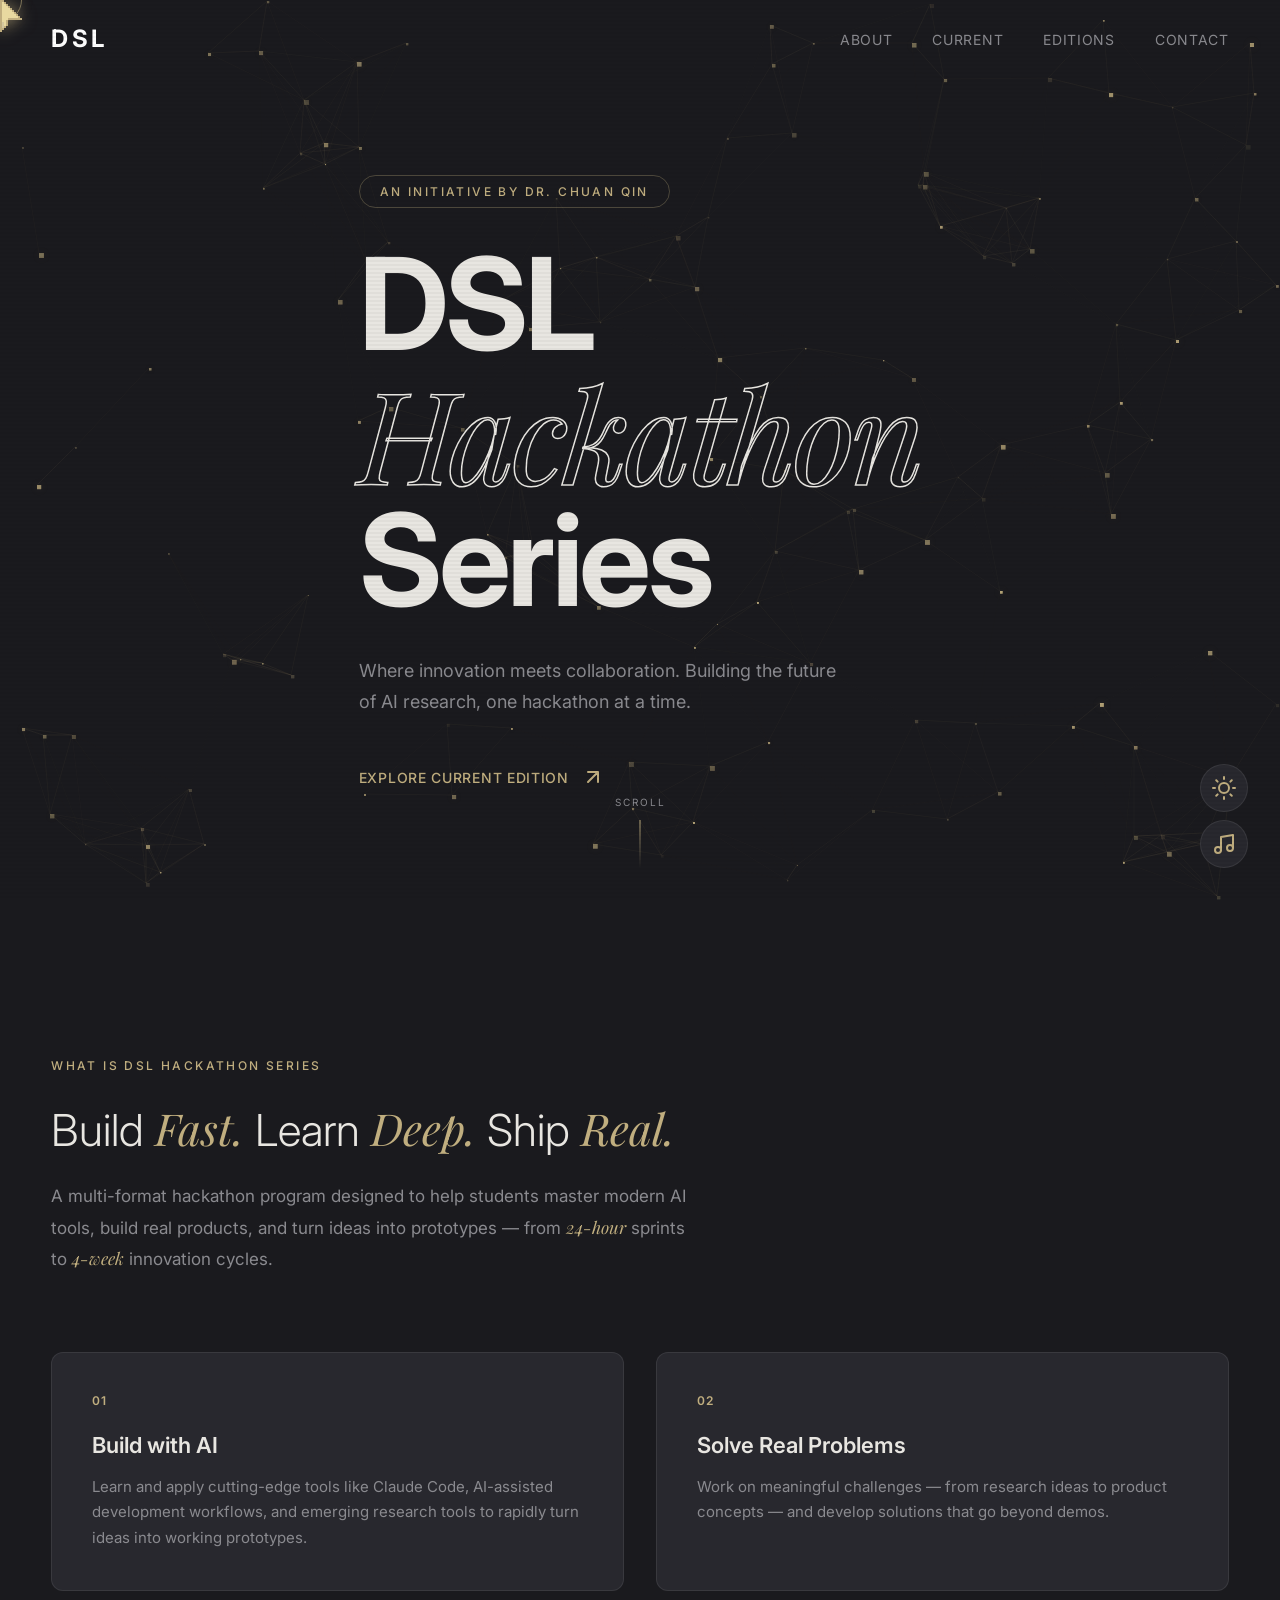
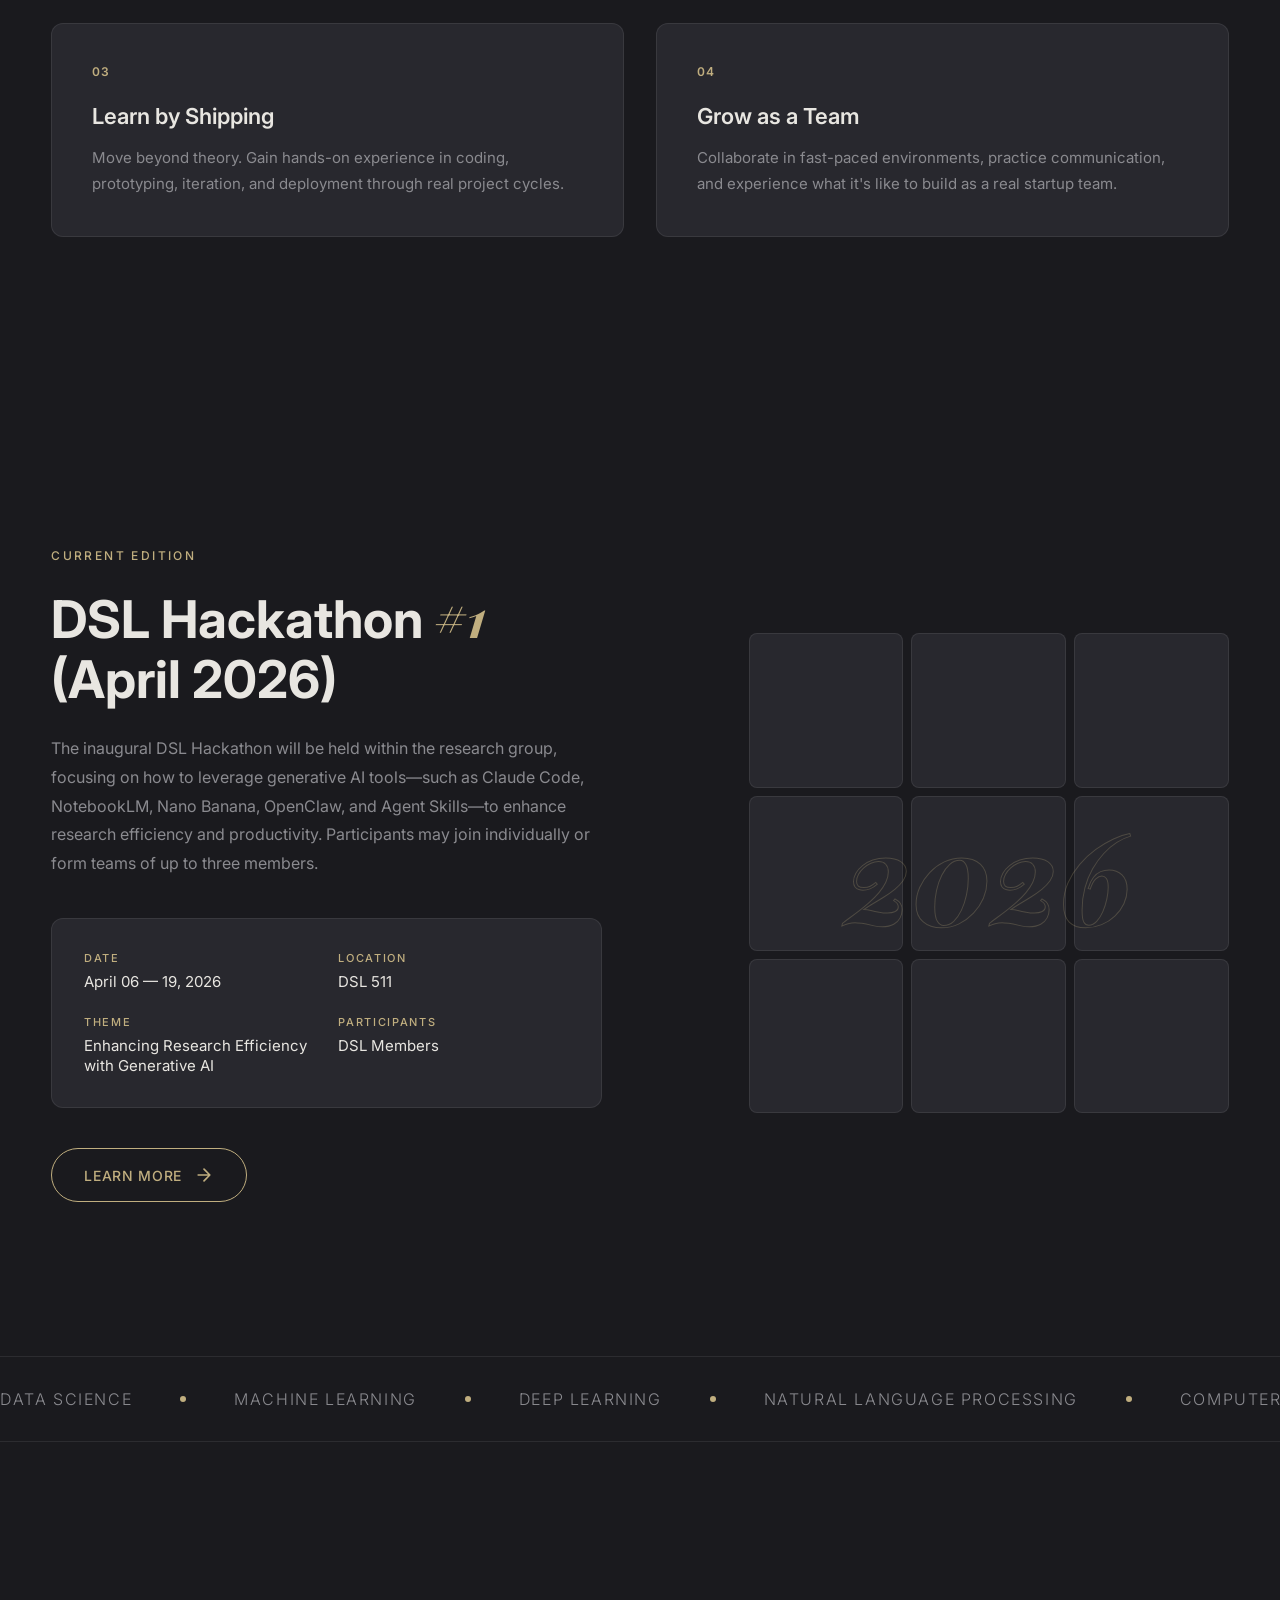
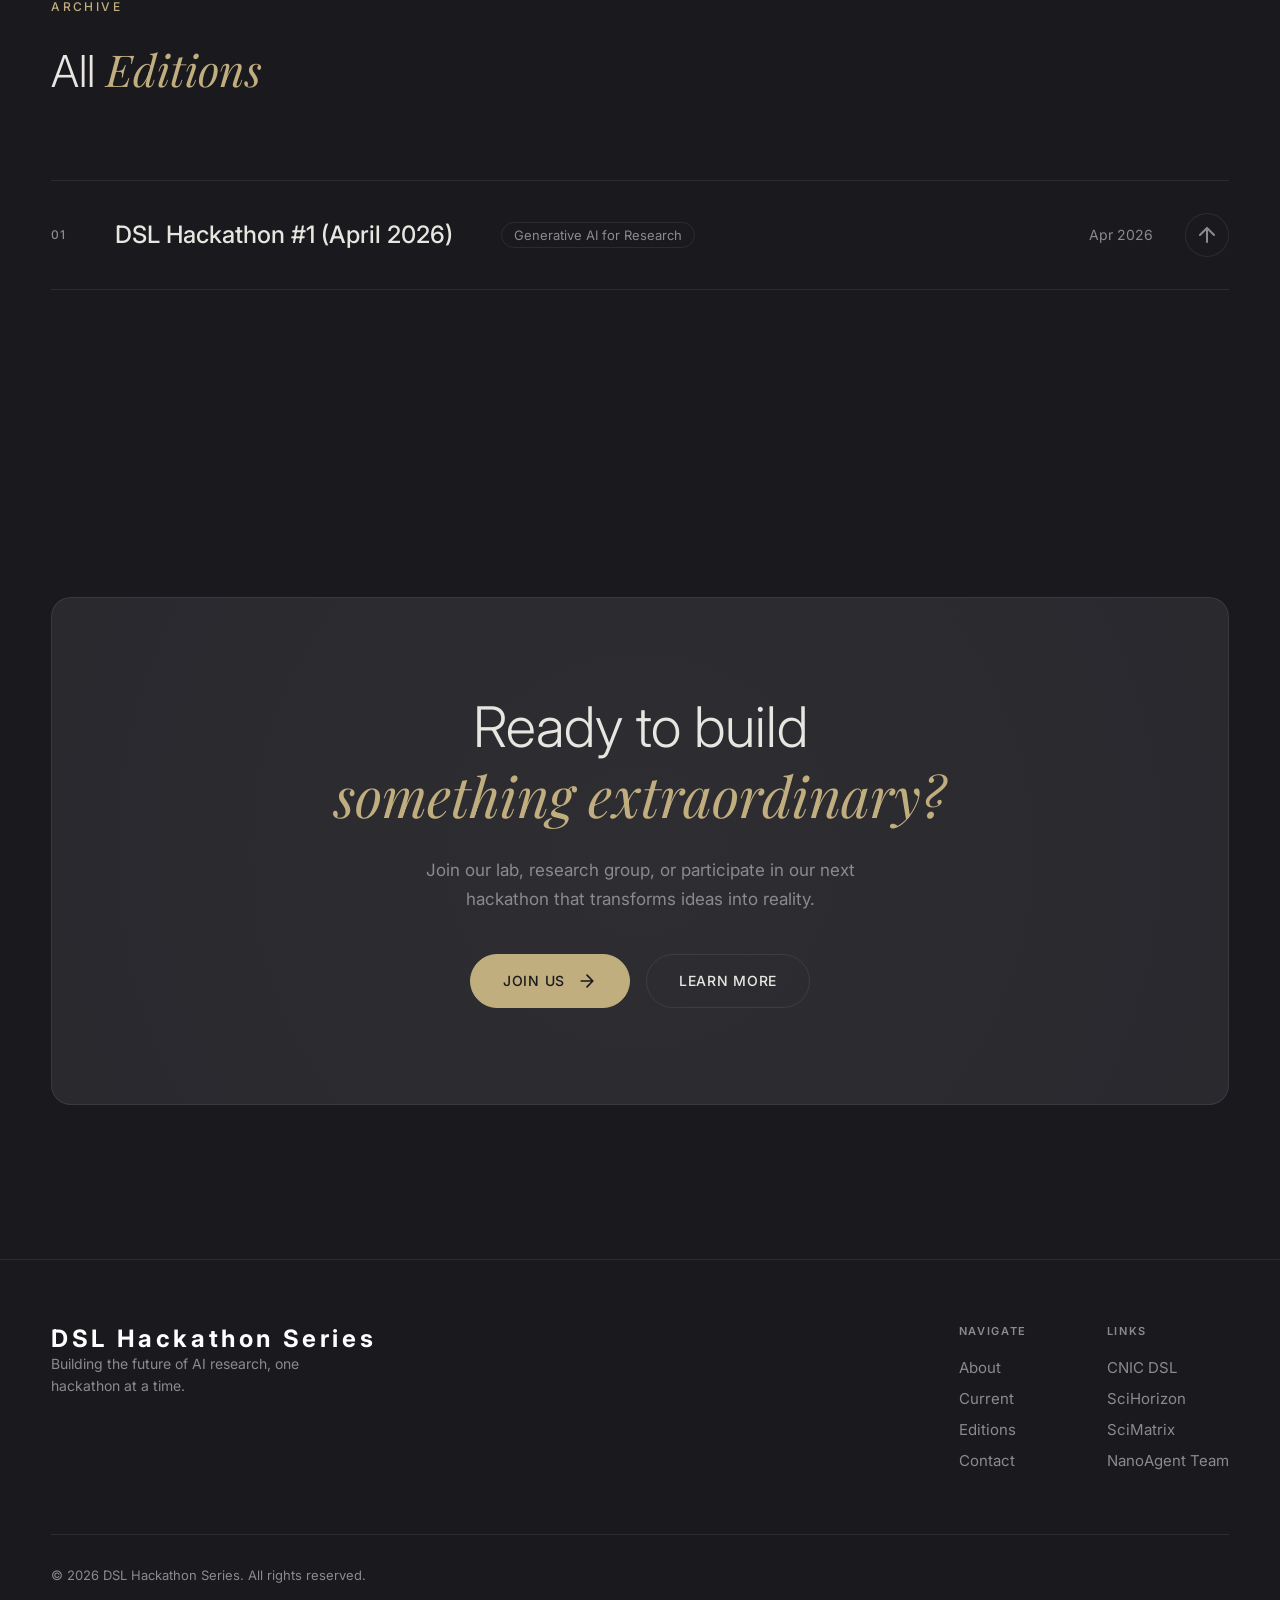
==== commit 36f075f8: "Add SVG favicon to fix 404 Co-Authored-By: Claude Opus 4.6 <noreply@anthropic.com>" ====
--- a/index.html
+++ b/index.html
@@ -1,9 +1,10 @@
 <!DOCTYPE html>
-<html lang="en">
+<html lang="en" data-theme="dark">
 <head>
   <meta charset="UTF-8">
   <meta name="viewport" content="width=device-width, initial-scale=1.0">
   <title>DSL Hackathon Series</title>
+  <link rel="icon" type="image/svg+xml" href="favicon.svg">
   <link rel="stylesheet" href="assets/css/style.css">
   <link rel="preconnect" href="https://fonts.googleapis.com">
   <link rel="preconnect" href="https://fonts.gstatic.com" crossorigin>
@@ -231,9 +232,8 @@
               <span class="current__detail-value">DSL Members</span>
             </div>
           </div>
-          <a href="#" class="btn reveal-up" style="--delay: 0.4s">
-            <!-- <span>Register Now</span> -->
-             <span>Comming Soon</span>
+          <a href="editions/1.html" class="btn reveal-up" style="--delay: 0.4s">
+            <span>Learn More</span>
             <svg width="20" height="20" viewBox="0 0 24 24" fill="none">
               <path d="M5 12H19M19 12L12 5M19 12L12 19" stroke="currentColor" stroke-width="2" stroke-linecap="round" stroke-linejoin="round"/>
             </svg>
@@ -303,7 +303,7 @@
         </h2>
       </div>
       <div class="editions__list">
-        <a href="#" class="edition-card reveal-up" style="--delay: 0.15s" data-year="2026">
+        <a href="editions/1.html" class="edition-card reveal-up" style="--delay: 0.15s" data-year="2026">
           <div class="edition-card__left">
             <span class="edition-card__number">01</span>
             <h3 class="edition-card__title">DSL Hackathon #1 (April 2026)</h3>
@@ -402,6 +402,17 @@
       </div>
     </div>
   </footer>
+
+  <!-- Theme Toggle -->
+  <button class="theme-toggle" id="themeToggle" aria-label="Toggle theme">
+    <svg class="theme-icon-light" width="24" height="24" viewBox="0 0 24 24" fill="none">
+      <circle cx="12" cy="12" r="5" stroke="currentColor" stroke-width="2"/>
+      <path d="M12 1v2M12 21v2M4.22 4.22l1.42 1.42M18.36 18.36l1.42 1.42M1 12h2M21 12h2M4.22 19.78l1.42-1.42M18.36 5.64l1.42-1.42" stroke="currentColor" stroke-width="2" stroke-linecap="round"/>
+    </svg>
+    <svg class="theme-icon-dark" width="24" height="24" viewBox="0 0 24 24" fill="none">
+      <path d="M21 12.79A9 9 0 1 1 11.21 3 7 7 0 0 0 21 12.79z" stroke="currentColor" stroke-width="2" stroke-linecap="round" stroke-linejoin="round"/>
+    </svg>
+  </button>
 
   <!-- Background Music: Dr. Mario Fever -->
   <audio id="bgMusic" loop preload="auto">
--- a/assets/css/style.css
+++ b/assets/css/style.css
@@ -26,6 +26,18 @@
   --ease-out: cubic-bezier(0.33, 1, 0.68, 1);
 }
 
+[data-theme="light"] {
+  --bg: #f5f3ee;
+  --bg-light: #ebe8e0;
+  --bg-card: #ffffff;
+  --text: #2a2a2e;
+  --text-muted: #6a6a6f;
+  --gold: #9a8a5a;
+  --gold-light: #b5a472;
+  --white: #1a1a1e;
+  --border: rgba(0, 0, 0, 0.08);
+}
+
 html {
   scroll-behavior: smooth;
   font-size: 16px;
@@ -36,6 +48,7 @@
   background: var(--bg);
   color: var(--text);
   overflow-x: hidden;
+  transition: background 0.4s ease, color 0.4s ease;
   -webkit-font-smoothing: antialiased;
   -moz-osx-font-smoothing: grayscale;
 }
@@ -165,7 +178,7 @@
 }
 
 .header.scrolled {
-  background: rgba(26, 26, 30, 0.85);
+  background: color-mix(in srgb, var(--bg) 85%, transparent);
   backdrop-filter: blur(20px);
   -webkit-backdrop-filter: blur(20px);
   padding: 1rem 0;
@@ -1055,3 +1068,439 @@
   border-color: var(--gold);
   box-shadow: 0 0 20px rgba(192, 174, 127, 0.2);
 }
+
+/* ---------- Theme Toggle ---------- */
+.theme-toggle {
+  position: fixed;
+  bottom: 5.5rem;
+  right: 2rem;
+  z-index: 200;
+  width: 48px;
+  height: 48px;
+  display: flex;
+  align-items: center;
+  justify-content: center;
+  background: var(--bg-card);
+  border: 1px solid var(--border);
+  border-radius: 50%;
+  color: var(--gold);
+  cursor: pointer;
+  transition: all 0.3s ease;
+}
+
+.theme-toggle:hover {
+  border-color: var(--gold);
+  box-shadow: 0 0 20px rgba(192, 174, 127, 0.2);
+}
+
+.theme-icon-light,
+.theme-icon-dark {
+  display: none;
+}
+
+[data-theme="dark"] .theme-icon-light,
+:root:not([data-theme]) .theme-icon-light {
+  display: block;
+}
+
+[data-theme="light"] .theme-icon-dark {
+  display: block;
+}
+
+[data-theme="light"] .theme-icon-light {
+  display: none;
+}
+
+/* ---------- Edition Detail Page ---------- */
+.edition-detail__hero {
+  padding: 10rem 0 3rem;
+}
+
+.edition-detail__back {
+  display: inline-flex;
+  align-items: center;
+  gap: 0.5rem;
+  font-size: 0.8125rem;
+  font-weight: 500;
+  letter-spacing: 0.05em;
+  text-transform: uppercase;
+  color: var(--text-muted);
+  margin-bottom: 2.5rem;
+  transition: color 0.3s ease, gap 0.3s var(--ease);
+}
+
+.edition-detail__back:hover {
+  color: var(--gold);
+  gap: 0.75rem;
+}
+
+.edition-detail__label {
+  font-size: 0.75rem;
+  font-weight: 500;
+  letter-spacing: 0.2em;
+  text-transform: uppercase;
+  color: var(--gold);
+  margin-bottom: 1.5rem;
+}
+
+.edition-detail__title {
+  font-size: clamp(2.5rem, 8vw, 5rem);
+  font-weight: 700;
+  line-height: 1.1;
+  letter-spacing: -0.02em;
+  margin-bottom: 1.25rem;
+}
+
+.edition-detail__subtitle {
+  font-size: 1.125rem;
+  color: var(--text-muted);
+  line-height: 1.6;
+}
+
+.edition-detail__cover {
+  padding: 0 0 clamp(3rem, 6vw, 5rem);
+}
+
+.edition-detail__image-placeholder {
+  width: 100%;
+  aspect-ratio: 16 / 9;
+  background: var(--bg-card);
+  border: 1px solid var(--border);
+  border-radius: 12px;
+  display: flex;
+  align-items: center;
+  justify-content: center;
+  overflow: hidden;
+}
+
+.edition-detail__image-placeholder span {
+  font-size: 1rem;
+  letter-spacing: 0.1em;
+  text-transform: uppercase;
+  color: var(--text-muted);
+}
+
+.edition-detail__image-placeholder img {
+  width: 100%;
+  height: 100%;
+  object-fit: cover;
+}
+
+.edition-detail__content {
+  padding: 0 0 clamp(5rem, 10vw, 8rem);
+}
+
+.edition-detail__intro {
+  max-width: 760px;
+  margin-bottom: clamp(3rem, 6vw, 5rem);
+}
+
+.edition-detail__section-title {
+  font-size: clamp(1.5rem, 3vw, 2rem);
+  font-weight: 600;
+  margin-bottom: 1.5rem;
+}
+
+.edition-detail__intro p {
+  font-size: 1.0625rem;
+  line-height: 1.8;
+  color: var(--text-muted);
+  margin-bottom: 1.25rem;
+}
+
+.edition-detail__intro p:last-child {
+  margin-bottom: 0;
+}
+
+.edition-detail__info-grid {
+  display: grid;
+  grid-template-columns: repeat(3, 1fr);
+  gap: 1.5rem;
+}
+
+.edition-detail__info-card {
+  padding: 2rem;
+  background: var(--bg-card);
+  border: 1px solid var(--border);
+  border-radius: 12px;
+  transition: border-color 0.4s ease;
+}
+
+.edition-detail__info-card:hover {
+  border-color: rgba(192, 174, 127, 0.2);
+}
+
+.edition-detail__info-label {
+  display: block;
+  font-size: 0.6875rem;
+  font-weight: 500;
+  letter-spacing: 0.15em;
+  text-transform: uppercase;
+  color: var(--gold);
+  margin-bottom: 0.5rem;
+}
+
+.edition-detail__info-value {
+  font-size: 1rem;
+  font-weight: 400;
+  color: var(--text);
+  line-height: 1.5;
+}
+
+@media (max-width: 768px) {
+  .edition-detail__info-grid {
+    grid-template-columns: 1fr 1fr;
+  }
+}
+
+@media (max-width: 480px) {
+  .edition-detail__info-grid {
+    grid-template-columns: 1fr;
+  }
+}
+
+/* ── Submit Project Section ── */
+.edition-detail__submit {
+  margin-top: 4rem;
+  padding: 2.5rem 2.5rem 2.5rem 3rem;
+  background: var(--bg-card);
+  border: 1px solid var(--border);
+  border-left: 3px solid var(--gold);
+  border-radius: 12px;
+  display: flex;
+  align-items: center;
+  gap: 2.5rem;
+  position: relative;
+  overflow: hidden;
+}
+
+.edition-detail__submit-content {
+  flex: 1;
+  min-width: 0;
+}
+
+.edition-detail__submit-content .edition-detail__section-title {
+  text-align: left;
+}
+
+.edition-detail__submit-desc {
+  color: var(--text-muted);
+  margin-bottom: 1.75rem;
+  line-height: 1.7;
+}
+
+.edition-detail__submit-visual {
+  flex: 0 0 200px;
+  display: flex;
+  align-items: center;
+}
+
+.edition-detail__submit-img {
+  width: 100%;
+  height: auto;
+  max-height: 180px;
+  object-fit: contain;
+  border-radius: 8px;
+  opacity: 0.85;
+  transition: opacity 0.3s ease;
+}
+
+.edition-detail__submit:hover .edition-detail__submit-img {
+  opacity: 1;
+}
+
+@media (max-width: 768px) {
+  .edition-detail__submit {
+    flex-direction: column;
+    padding: 2rem 1.5rem 2rem 2rem;
+  }
+
+  .edition-detail__submit-visual {
+    flex: none;
+    width: 200px;
+  }
+}
+
+/* ── Modal ── */
+.modal-overlay {
+  position: fixed;
+  inset: 0;
+  z-index: 9999;
+  background: rgba(0, 0, 0, 0.6);
+  display: flex;
+  align-items: center;
+  justify-content: center;
+  opacity: 0;
+  pointer-events: none;
+  transition: opacity 0.3s ease;
+  padding: 1rem;
+}
+
+.modal-overlay.active {
+  opacity: 1;
+  pointer-events: auto;
+}
+
+.modal {
+  background: var(--bg-card);
+  border: 1px solid var(--border);
+  border-radius: 12px;
+  width: 100%;
+  max-width: 540px;
+  max-height: 90vh;
+  overflow-y: auto;
+  transform: scale(0.92) translateY(20px);
+  transition: transform 0.3s ease;
+}
+
+.modal-overlay.active .modal {
+  transform: scale(1) translateY(0);
+}
+
+.modal__header {
+  display: flex;
+  align-items: center;
+  justify-content: space-between;
+  padding: 1.5rem 2rem;
+  border-bottom: 1px solid var(--border);
+}
+
+.modal__title {
+  font-family: 'Playfair Display', serif;
+  font-size: 1.35rem;
+  font-weight: 700;
+  color: var(--text);
+}
+
+.modal__close {
+  background: none;
+  border: none;
+  color: var(--text-muted);
+  cursor: pointer;
+  padding: 0.25rem;
+  transition: color 0.2s ease;
+}
+
+.modal__close:hover {
+  color: var(--text);
+}
+
+.modal__body {
+  padding: 1.5rem 2rem;
+}
+
+.modal__footer {
+  display: flex;
+  justify-content: flex-end;
+  gap: 0.75rem;
+  padding: 1rem 2rem 1.5rem;
+  border-top: 1px solid var(--border);
+}
+
+/* ── Form Fields ── */
+.form-group {
+  margin-bottom: 1.25rem;
+}
+
+.form-label {
+  display: block;
+  font-size: 0.85rem;
+  font-weight: 500;
+  color: var(--text);
+  margin-bottom: 0.5rem;
+  letter-spacing: 0.02em;
+}
+
+.form-required {
+  color: var(--gold);
+}
+
+.form-input {
+  width: 100%;
+  padding: 0.7rem 1rem;
+  font-size: 0.95rem;
+  font-family: 'Inter', sans-serif;
+  color: var(--text);
+  background: var(--bg-light);
+  border: 1px solid var(--border);
+  border-radius: 8px;
+  outline: none;
+  transition: border-color 0.2s ease, box-shadow 0.2s ease;
+  box-sizing: border-box;
+}
+
+.form-input::placeholder {
+  color: var(--text-muted);
+  opacity: 0.6;
+}
+
+.form-input:focus {
+  border-color: var(--gold);
+  box-shadow: 0 0 0 3px rgba(192, 174, 127, 0.15);
+}
+
+.form-input.error {
+  border-color: #e74c3c;
+}
+
+.form-textarea {
+  resize: vertical;
+  min-height: 80px;
+}
+
+.form-error {
+  display: none;
+  font-size: 0.8rem;
+  color: #e74c3c;
+  margin-top: 0.35rem;
+}
+
+.form-input.error + .form-error {
+  display: block;
+}
+
+/* ── Toast ── */
+.toast {
+  position: fixed;
+  bottom: 2rem;
+  left: 50%;
+  transform: translateX(-50%) translateY(20px);
+  background: var(--bg-card);
+  border: 1px solid var(--gold);
+  color: var(--text);
+  padding: 0.85rem 1.5rem;
+  border-radius: 8px;
+  font-size: 0.9rem;
+  opacity: 0;
+  pointer-events: none;
+  transition: opacity 0.3s ease, transform 0.3s ease;
+  z-index: 10000;
+}
+
+.toast.visible {
+  opacity: 1;
+  transform: translateX(-50%) translateY(0);
+}
+
+.toast.error {
+  border-color: #e74c3c;
+}
+
+/* ── Modal Responsive ── */
+@media (max-width: 580px) {
+  .modal__header,
+  .modal__body,
+  .modal__footer {
+    padding-left: 1.25rem;
+    padding-right: 1.25rem;
+  }
+
+  .modal__footer {
+    flex-direction: column;
+  }
+
+  .modal__footer .btn {
+    width: 100%;
+    justify-content: center;
+  }
+}
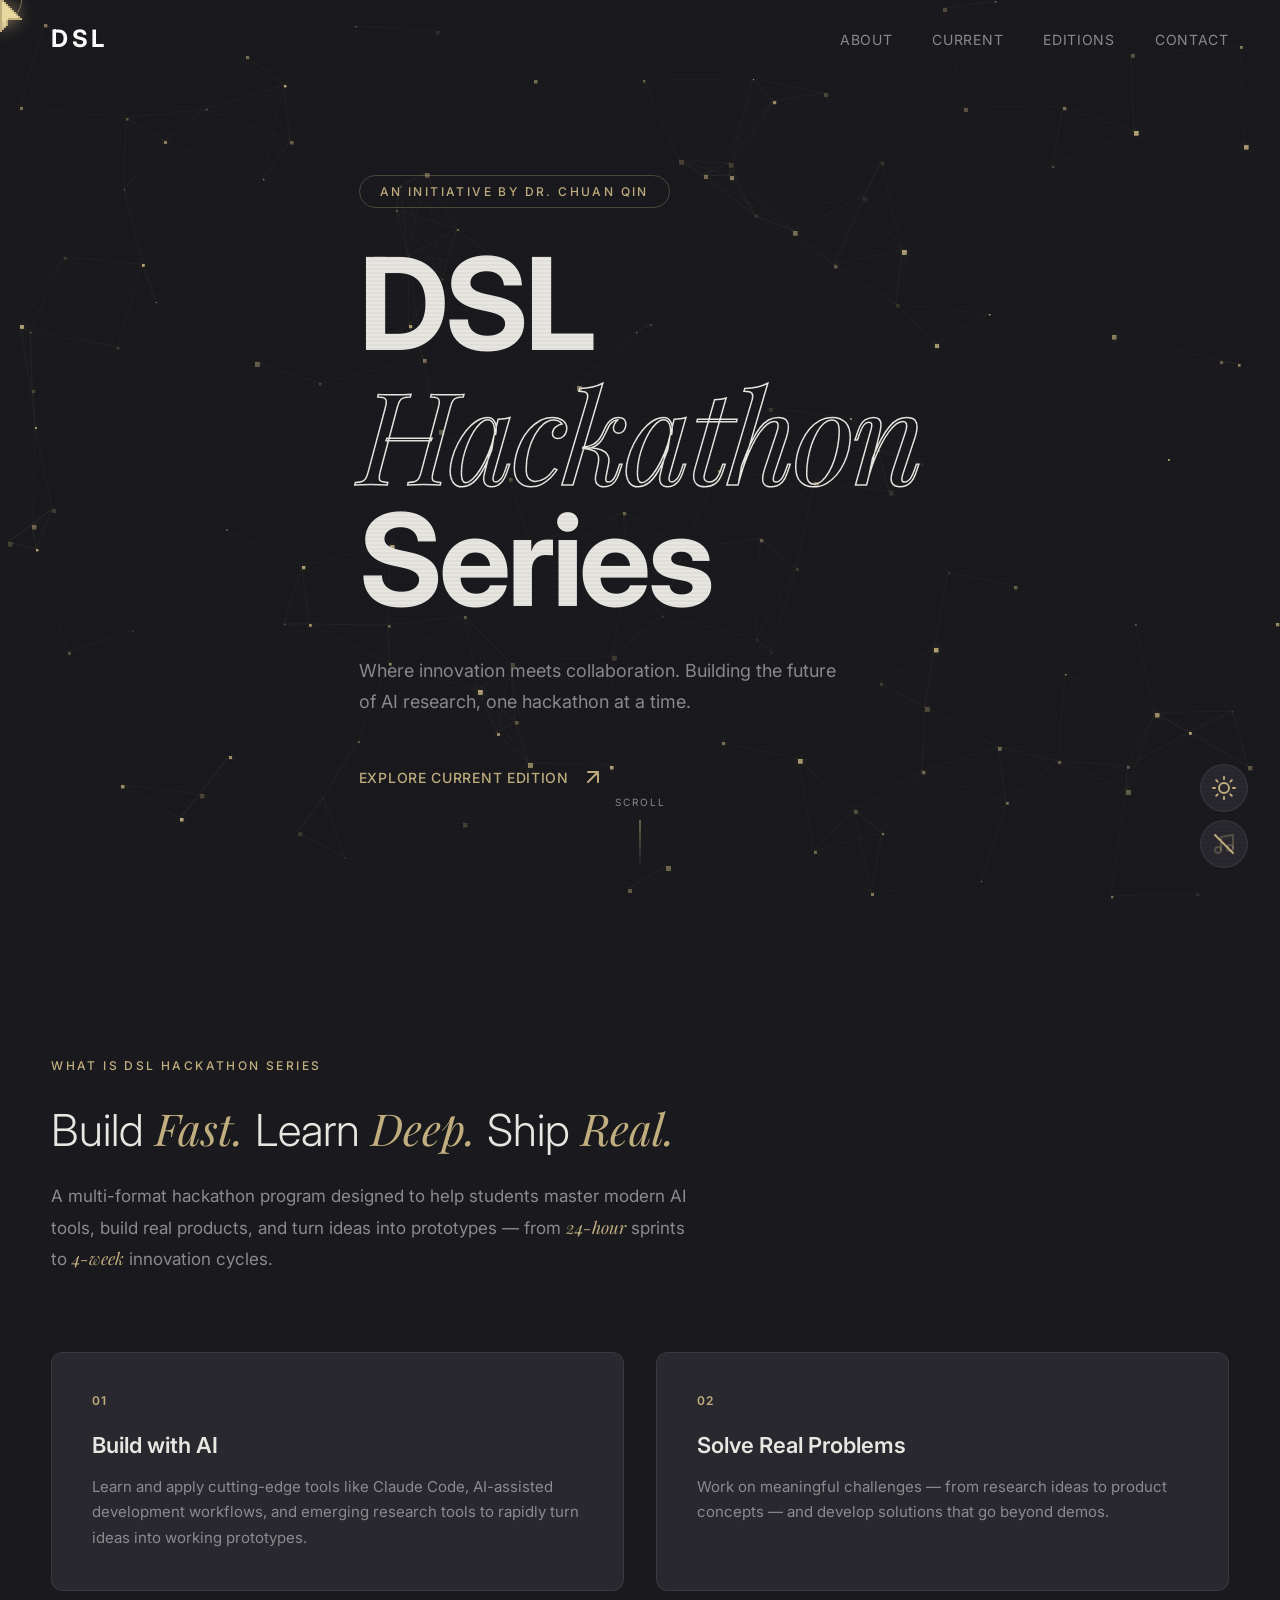
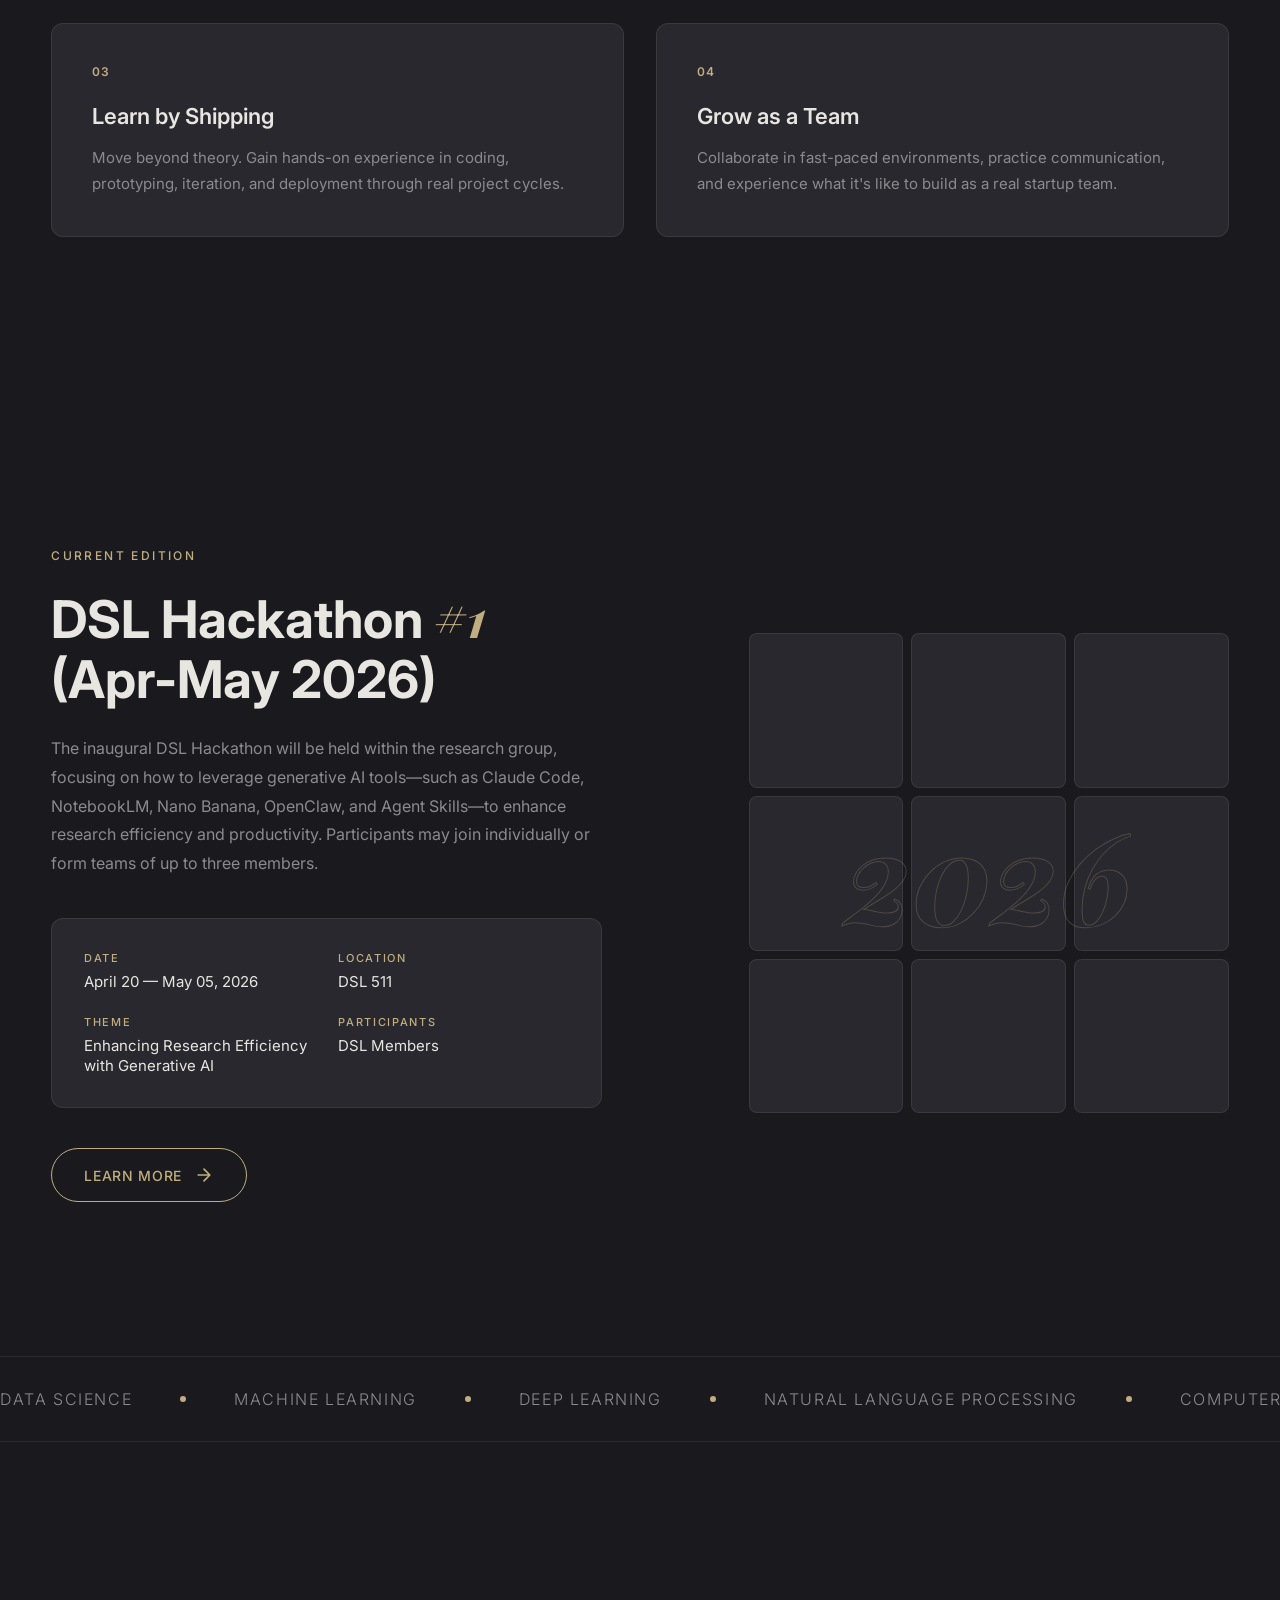
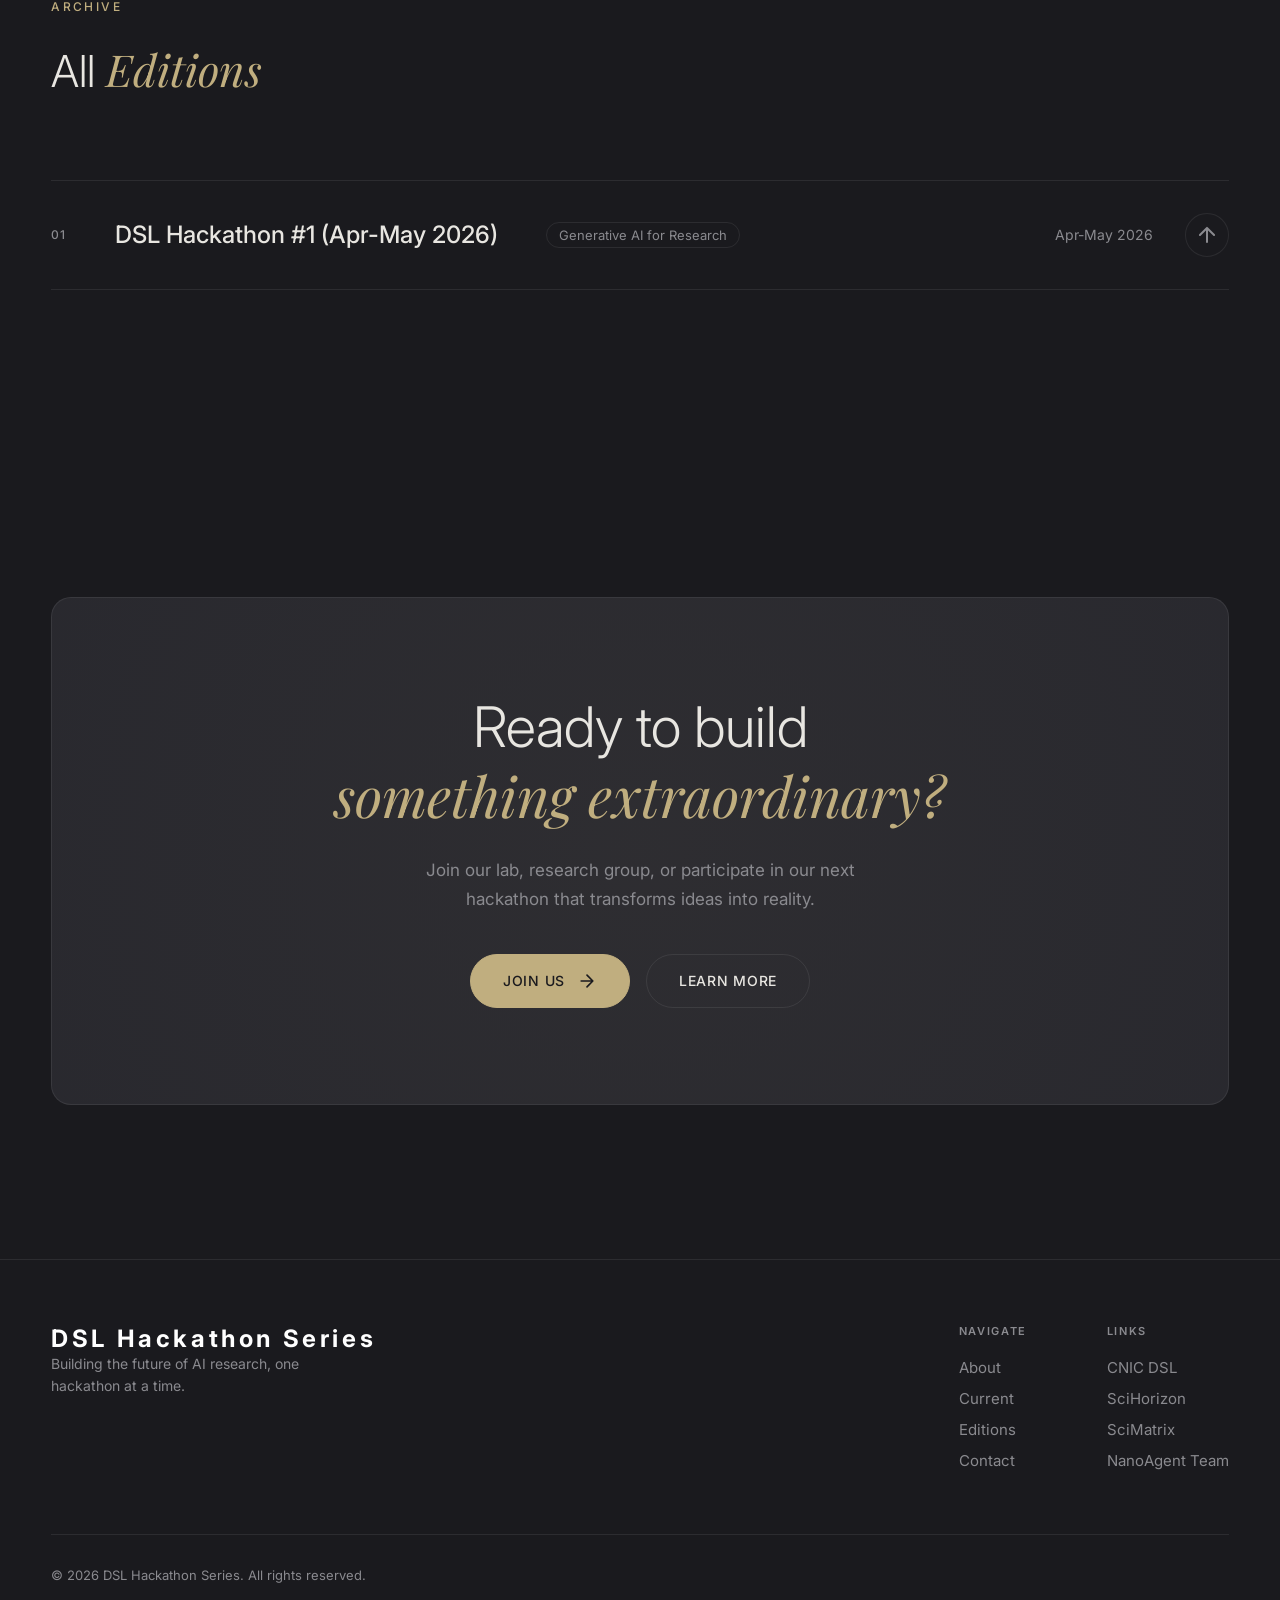
==== commit cac6c8d9: "chore: 黑客松#1进一步顺延至 May 05" ====
--- a/index.html
+++ b/index.html
@@ -209,7 +209,7 @@
         <div class="current__info">
           <span class="section__label reveal-up">Current Edition</span>
           <h2 class="current__title reveal-up" style="--delay: 0.1s">
-            DSL Hackathon <span class="text-gold">#1</span> (April 2026)
+            DSL Hackathon <span class="text-gold">#1</span> (Apr-May 2026)
           </h2>
           <p class="current__desc reveal-up" style="--delay: 0.2s">
             The inaugural DSL Hackathon will be held within the research group, focusing on how to leverage generative AI tools—such as Claude Code, NotebookLM, Nano Banana, OpenClaw, and Agent Skills—to enhance research efficiency and productivity. Participants may join individually or form teams of up to three members.
@@ -217,7 +217,7 @@
           <div class="current__details reveal-up" style="--delay: 0.3s">
             <div class="current__detail">
               <span class="current__detail-label">Date</span>
-              <span class="current__detail-value">April 06 — 19, 2026</span>
+              <span class="current__detail-value">April 20 — May 05, 2026</span>
             </div>
             <div class="current__detail">
               <span class="current__detail-label">Location</span>
@@ -306,11 +306,11 @@
         <a href="editions/1.html" class="edition-card reveal-up" style="--delay: 0.15s" data-year="2026">
           <div class="edition-card__left">
             <span class="edition-card__number">01</span>
-            <h3 class="edition-card__title">DSL Hackathon #1 (April 2026)</h3>
+            <h3 class="edition-card__title">DSL Hackathon #1 (Apr-May 2026)</h3>
             <span class="edition-card__theme">Generative AI for Research</span>
           </div>
           <div class="edition-card__right">
-            <span class="edition-card__date">Apr 2026</span>
+            <span class="edition-card__date">Apr-May 2026</span>
             <div class="edition-card__arrow">
               <svg width="24" height="24" viewBox="0 0 24 24" fill="none">
                 <path d="M7 17L17 7M17 7H7M17 7V17" stroke="currentColor" stroke-width="2" stroke-linecap="round" stroke-linejoin="round"/>
--- a/assets/css/style.css
+++ b/assets/css/style.css
@@ -1186,6 +1186,287 @@
   object-fit: cover;
 }
 
+/* ---------- Project Carousel ---------- */
+.project-carousel {
+  width: 100%;
+  overflow: hidden;
+  border-radius: 12px;
+  border: 1px solid var(--border);
+  background: var(--bg-card);
+  padding: 2rem 0;
+}
+
+.project-carousel__track {
+  display: flex;
+  gap: 1.5rem;
+  width: max-content;
+  padding: 0 1.5rem;
+  animation: carouselScroll linear infinite;
+  will-change: transform;
+}
+
+@keyframes carouselScroll {
+  0% { transform: translateX(0); }
+  100% { transform: translateX(-50%); }
+}
+
+.project-carousel__fallback {
+  width: 100%;
+  padding: 3rem;
+  text-align: center;
+  font-size: 1rem;
+  letter-spacing: 0.1em;
+  text-transform: uppercase;
+  color: var(--text-muted);
+}
+
+.project-card {
+  flex-shrink: 0;
+  width: 280px;
+  padding: 1.5rem;
+  background: var(--bg-light);
+  border: 1px solid var(--border);
+  border-radius: 10px;
+  transition: border-color 0.3s ease, transform 0.3s var(--ease);
+  display: flex;
+  flex-direction: column;
+  gap: 0.75rem;
+  text-decoration: none;
+  color: inherit;
+  cursor: pointer;
+}
+
+.project-card:hover {
+  border-color: rgba(192, 174, 127, 0.3);
+  transform: translateY(-4px);
+}
+
+.project-card__header {
+  display: flex;
+  align-items: center;
+  gap: 0.75rem;
+}
+
+.project-card__avatar {
+  width: 36px;
+  height: 36px;
+  border-radius: 50%;
+  object-fit: cover;
+  border: 1px solid var(--border);
+  flex-shrink: 0;
+}
+
+.project-card__name {
+  font-size: 1rem;
+  font-weight: 600;
+  color: var(--text);
+  white-space: nowrap;
+  overflow: hidden;
+  text-overflow: ellipsis;
+}
+
+.project-card__lead {
+  font-size: 0.8125rem;
+  color: var(--text-muted);
+}
+
+.project-card__participants {
+  font-size: 0.75rem;
+  color: var(--text-muted);
+  font-style: italic;
+}
+
+.project-card__stats {
+  display: flex;
+  gap: 1rem;
+  margin-top: auto;
+  padding-top: 0.75rem;
+  border-top: 1px solid var(--border);
+}
+
+.project-card__stat {
+  display: flex;
+  align-items: center;
+  gap: 0.35rem;
+  font-size: 0.8125rem;
+  color: var(--text-muted);
+}
+
+.project-card__stat svg {
+  width: 14px;
+  height: 14px;
+}
+
+.project-card__stat--gold {
+  color: var(--gold);
+}
+
+/* ---------- Carousel Arrow Buttons ---------- */
+
+.carousel-arrow {
+  position: absolute;
+  top: 50%;
+  transform: translateY(-50%);
+  z-index: 2;
+  width: 40px;
+  height: 40px;
+  border-radius: 50%;
+  border: 1px solid var(--border);
+  background: var(--bg-card);
+  color: var(--text-muted);
+  display: flex;
+  align-items: center;
+  justify-content: center;
+  cursor: pointer;
+  transition: all 0.25s ease;
+  opacity: 0;
+  pointer-events: none;
+}
+
+.project-carousel:hover .carousel-arrow {
+  opacity: 1;
+  pointer-events: auto;
+}
+
+.carousel-arrow:hover {
+  border-color: var(--gold);
+  color: var(--gold);
+  background: var(--bg-light);
+}
+
+.carousel-arrow--left {
+  left: 0.75rem;
+}
+
+.carousel-arrow--right {
+  right: 0.75rem;
+}
+
+.project-carousel {
+  position: relative;
+}
+
+@media (max-width: 768px) {
+  .carousel-arrow {
+    width: 32px;
+    height: 32px;
+  }
+  .carousel-arrow--left { left: 0.25rem; }
+  .carousel-arrow--right { right: 0.25rem; }
+}
+
+/* ---------- All Projects Button ---------- */
+
+.project-carousel__actions {
+  display: flex;
+  justify-content: center;
+  margin-top: 1.5rem;
+}
+
+/* ---------- Wide Modal Variant ---------- */
+
+.modal--wide {
+  max-width: 720px;
+}
+
+/* ---------- Project List Card (inside modal) ---------- */
+
+.project-list-card {
+  display: block;
+  padding: 1.25rem 1.5rem;
+  border: 1px solid var(--border);
+  border-radius: 10px;
+  margin-bottom: 1rem;
+  text-decoration: none;
+  color: var(--text);
+  transition: border-color 0.2s ease, transform 0.2s ease;
+}
+
+.project-list-card:last-child {
+  margin-bottom: 0;
+}
+
+.project-list-card:hover {
+  border-color: var(--gold);
+  transform: translateY(-2px);
+}
+
+.project-list-card__header {
+  display: flex;
+  align-items: center;
+  gap: 0.75rem;
+  margin-bottom: 0.75rem;
+}
+
+.project-list-card__avatar {
+  width: 40px;
+  height: 40px;
+  border-radius: 50%;
+  object-fit: cover;
+  flex-shrink: 0;
+}
+
+.project-list-card__name {
+  font-weight: 600;
+  font-size: 1.05rem;
+  color: var(--text);
+}
+
+.project-list-card__lead {
+  font-size: 0.8rem;
+  color: var(--text-muted);
+}
+
+.project-list-card__desc {
+  font-size: 0.9rem;
+  color: var(--text-muted);
+  line-height: 1.5;
+  margin-bottom: 0.75rem;
+}
+
+.project-list-card__participants {
+  font-size: 0.8rem;
+  color: var(--text-muted);
+  margin-bottom: 0.75rem;
+}
+
+.project-list-card__participants strong {
+  color: var(--text);
+  font-weight: 500;
+}
+
+.project-list-card__footer {
+  display: flex;
+  align-items: center;
+  gap: 1.25rem;
+}
+
+.project-list-card__stat {
+  display: inline-flex;
+  align-items: center;
+  gap: 0.3rem;
+  font-size: 0.8rem;
+  color: var(--text-muted);
+}
+
+.project-list-card__stat svg {
+  width: 14px;
+  height: 14px;
+}
+
+.project-list-card__stat--gold {
+  color: var(--gold);
+}
+
+@media (max-width: 580px) {
+  .modal--wide {
+    max-width: 100%;
+  }
+  .project-list-card {
+    padding: 1rem;
+  }
+}
+
 .edition-detail__content {
   padding: 0 0 clamp(5rem, 10vw, 8rem);
 }
@@ -1256,6 +1537,55 @@
 @media (max-width: 480px) {
   .edition-detail__info-grid {
     grid-template-columns: 1fr;
+  }
+}
+
+/* ── Pre-register Section ── */
+.edition-detail__prereg {
+  margin-top: 4rem;
+  padding: 2.5rem 3rem;
+  background: linear-gradient(135deg, rgba(192, 174, 127, 0.08) 0%, rgba(192, 174, 127, 0.02) 100%);
+  border: 1px dashed var(--gold);
+  border-radius: 16px;
+  text-align: center;
+}
+
+.edition-detail__prereg-header {
+  display: flex;
+  align-items: center;
+  justify-content: center;
+  gap: 0.75rem;
+  margin-bottom: 0.5rem;
+}
+
+.edition-detail__prereg-icon {
+  font-size: 1.75rem;
+  line-height: 1;
+}
+
+.edition-detail__prereg-header .edition-detail__section-title {
+  text-align: center;
+}
+
+.edition-detail__prereg-desc {
+  color: var(--text-muted);
+  margin-bottom: 1.75rem;
+  line-height: 1.7;
+  max-width: 600px;
+  margin-left: auto;
+  margin-right: auto;
+}
+
+.edition-detail__prereg-actions {
+  display: flex;
+  gap: 0.75rem;
+  justify-content: center;
+  flex-wrap: wrap;
+}
+
+@media (max-width: 768px) {
+  .edition-detail__prereg {
+    padding: 2rem 1.5rem;
   }
 }
 
@@ -1290,16 +1620,12 @@
 }
 
 .edition-detail__submit-visual {
-  flex: 0 0 200px;
-  display: flex;
-  align-items: center;
+  flex: 0 0 300px;
 }
 
 .edition-detail__submit-img {
   width: 100%;
   height: auto;
-  max-height: 180px;
-  object-fit: contain;
   border-radius: 8px;
   opacity: 0.85;
   transition: opacity 0.3s ease;
@@ -1316,8 +1642,12 @@
   }
 
   .edition-detail__submit-visual {
-    flex: none;
-    width: 200px;
+    width: 100%;
+    max-width: 280px;
+  }
+
+  .project-card {
+    width: 240px;
   }
 }
 
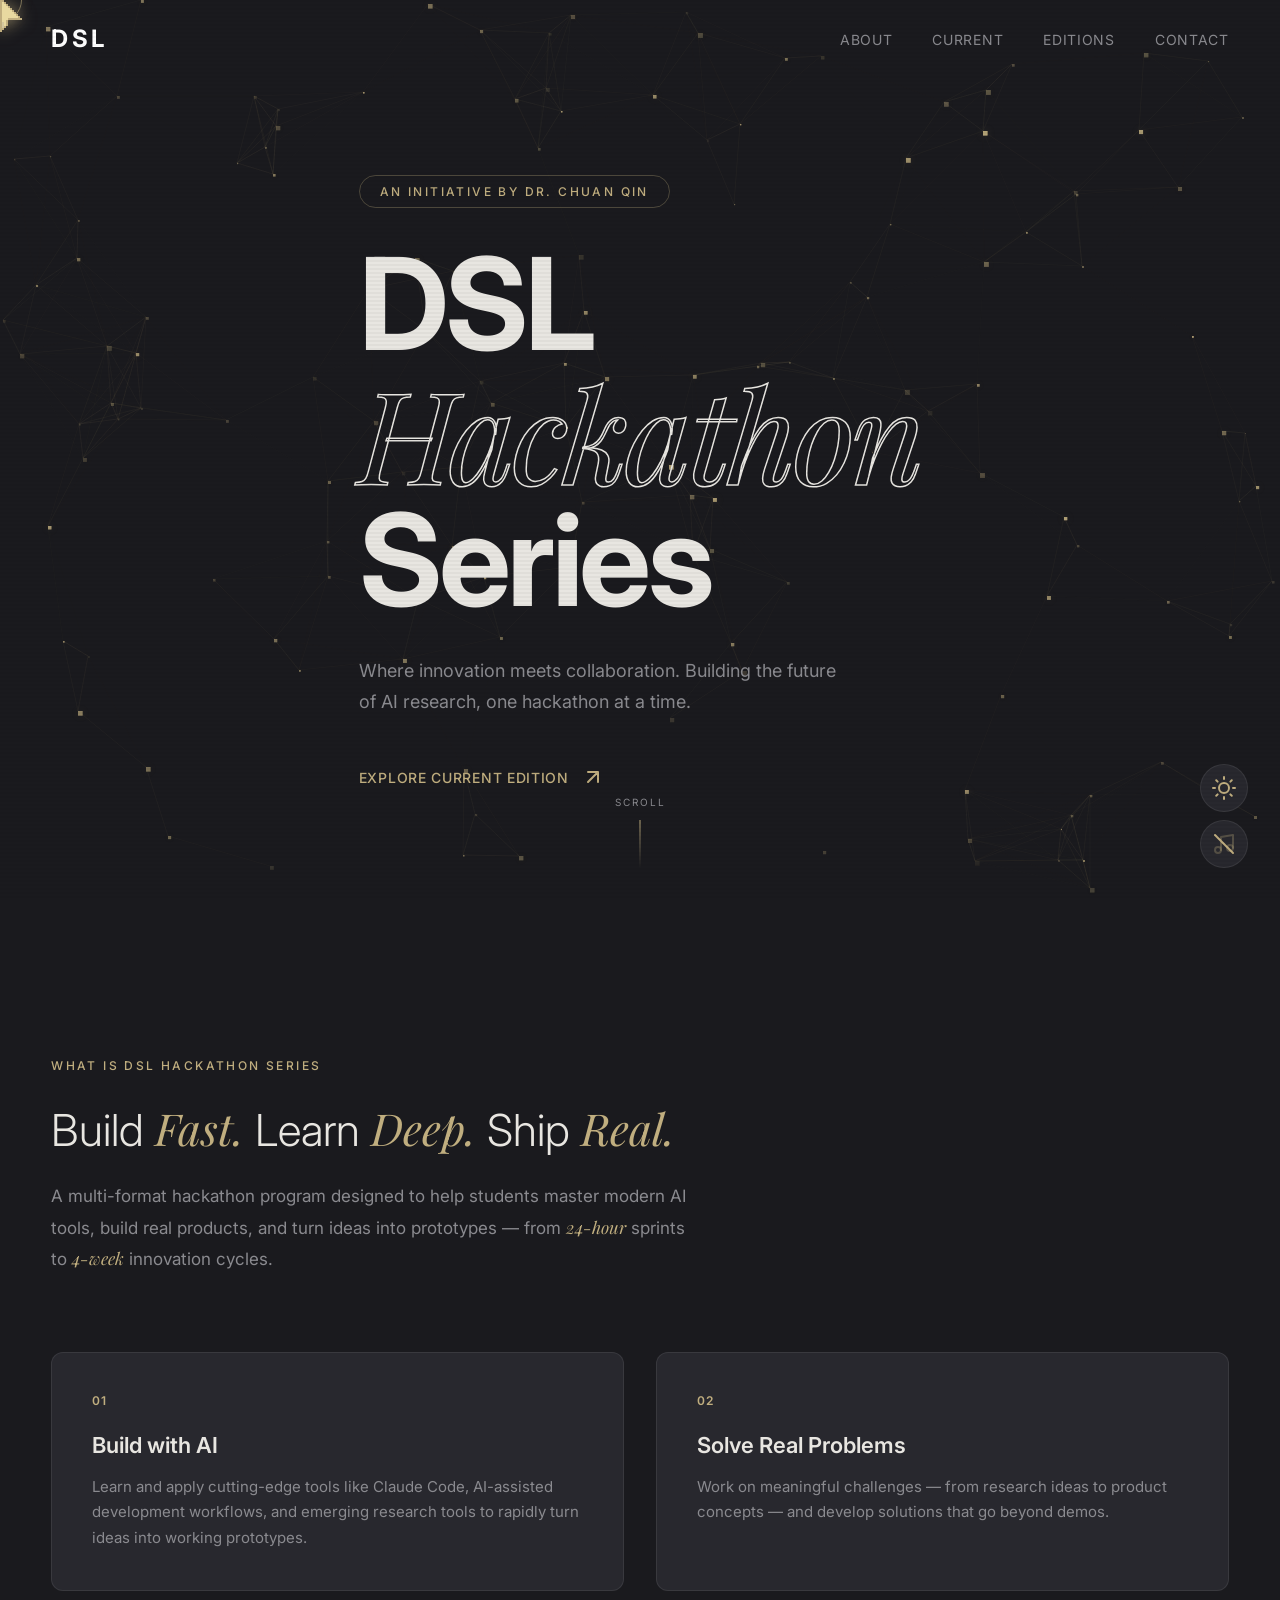
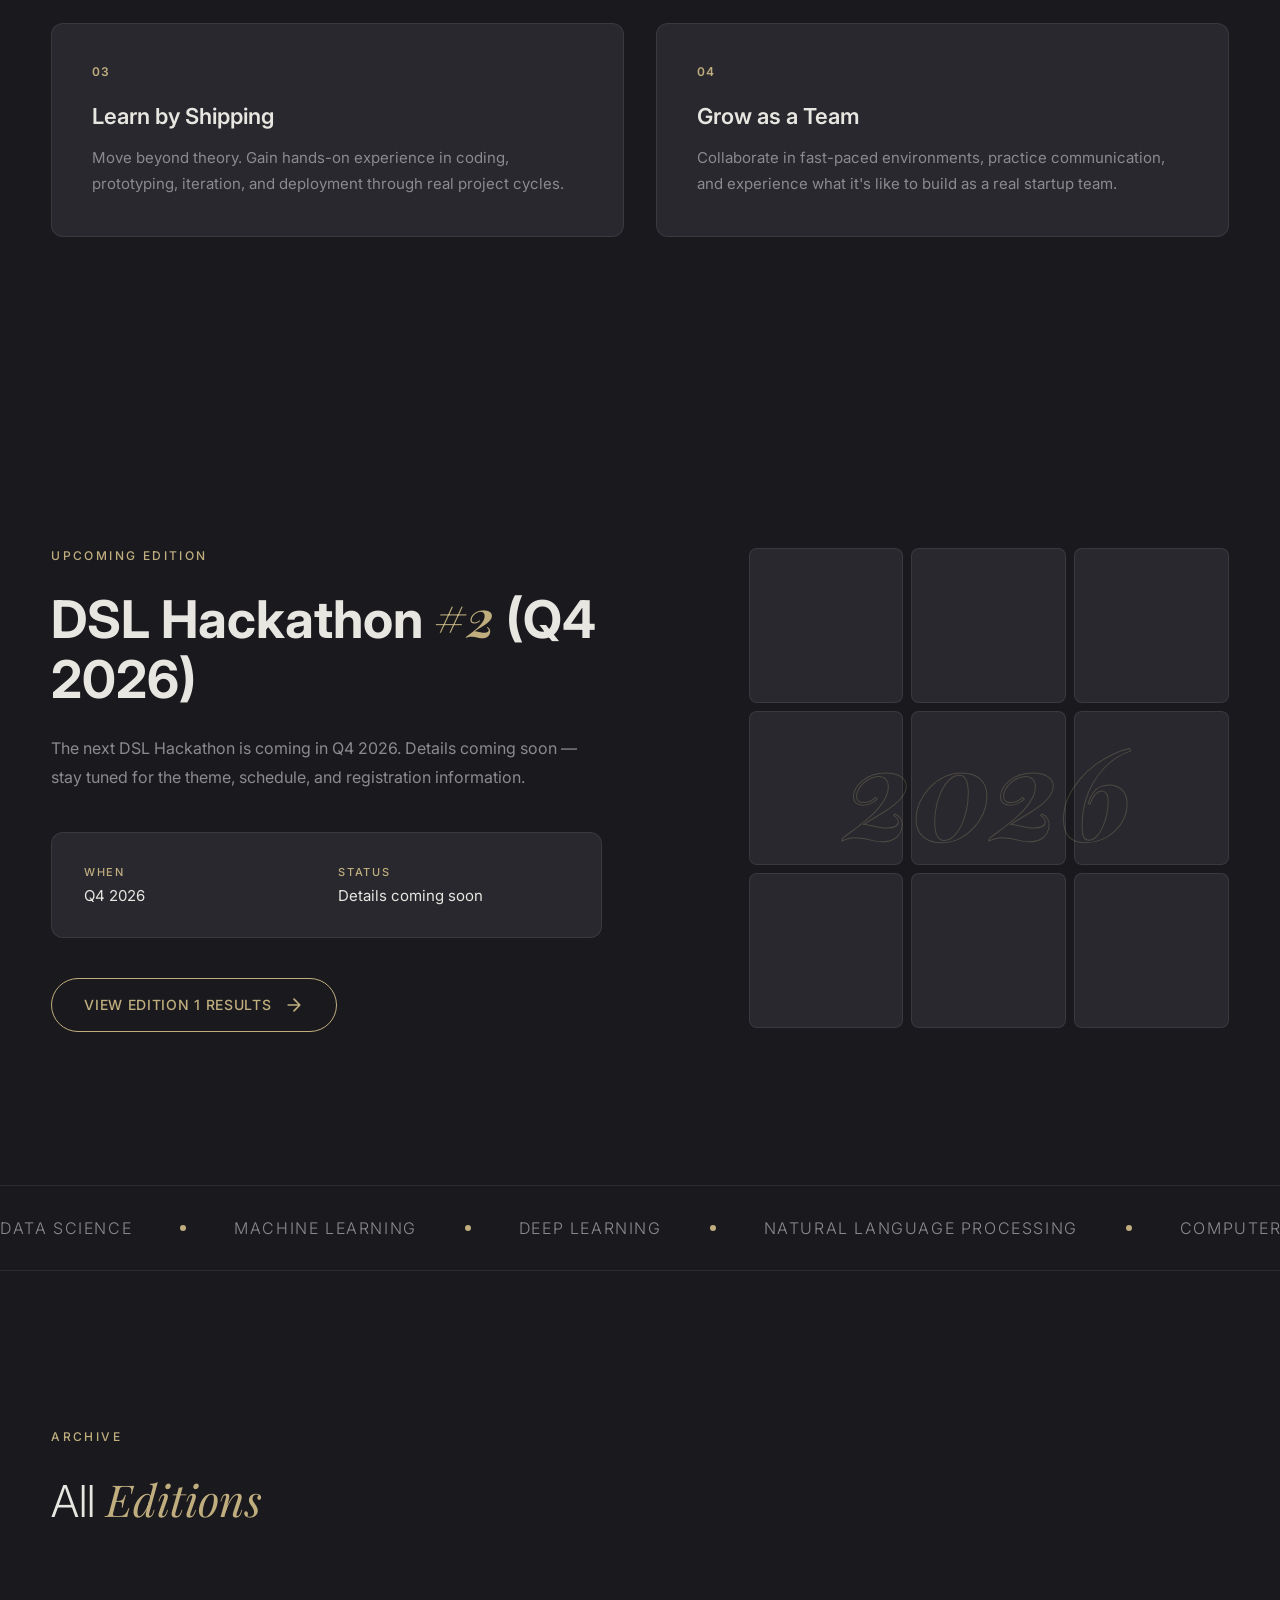
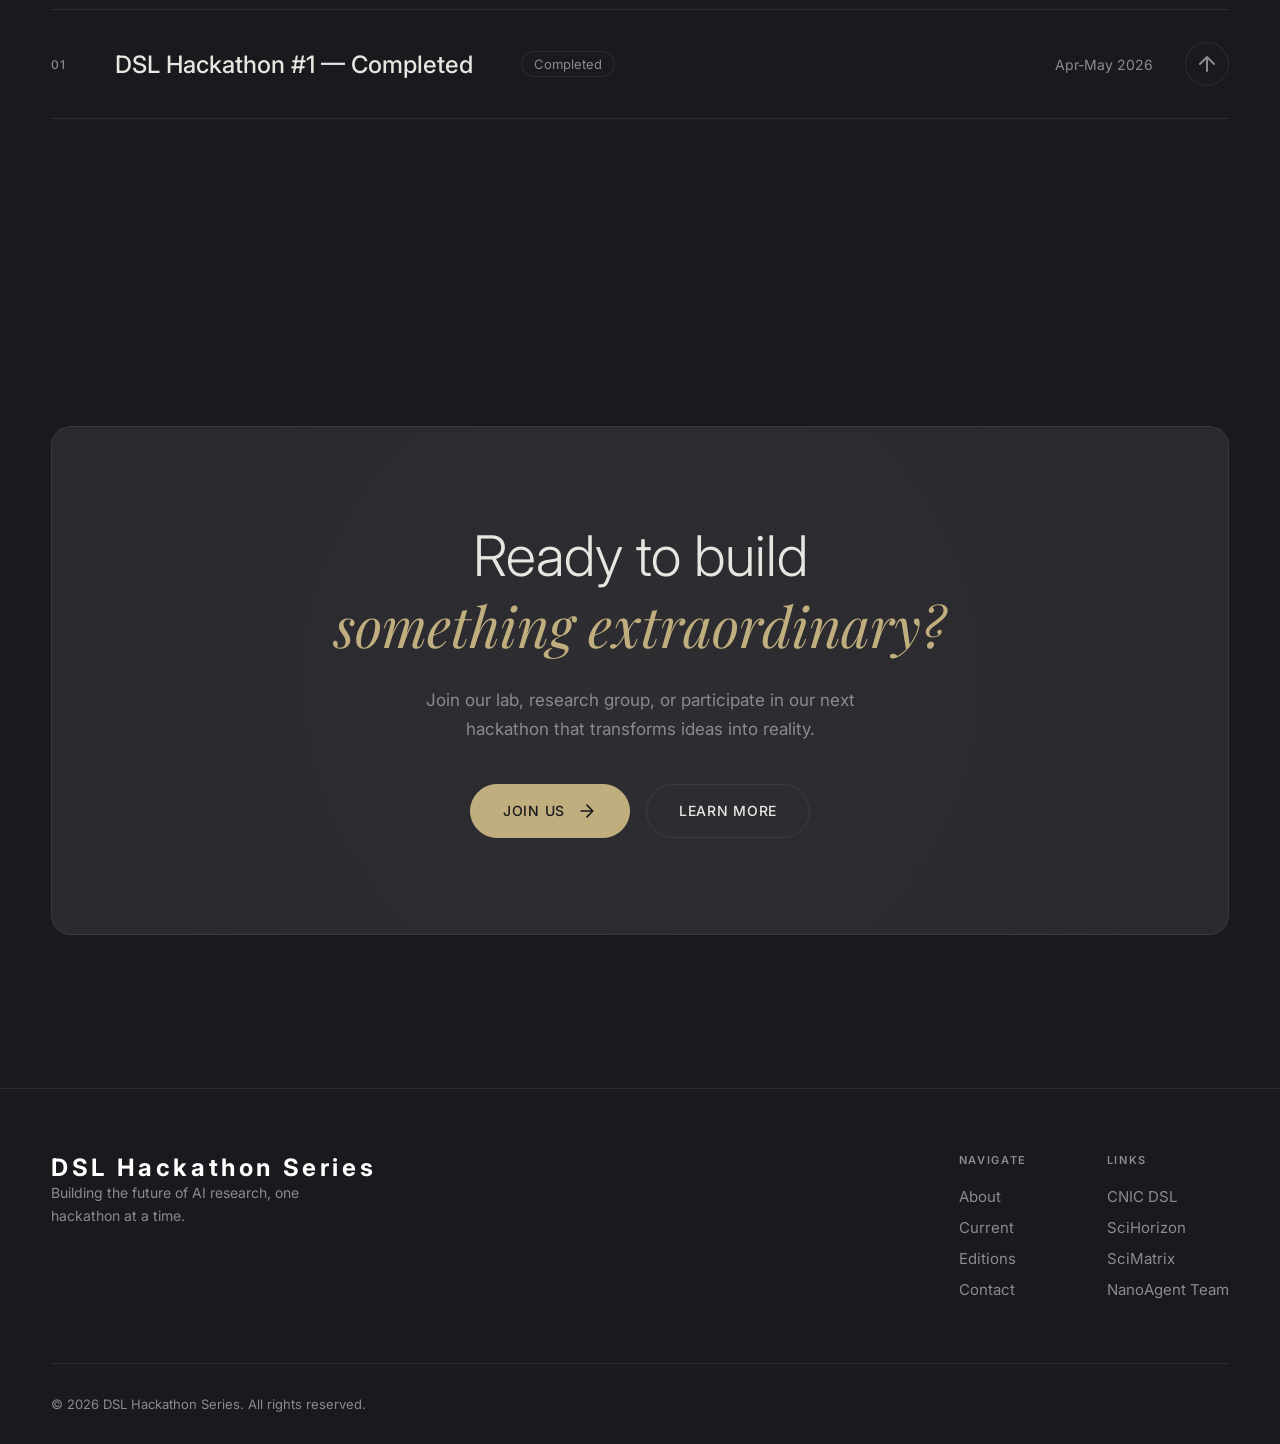
==== commit 738f96ec: "feat: publish edition 1 award results" ====
--- a/index.html
+++ b/index.html
@@ -207,33 +207,25 @@
     <div class="container">
       <div class="current__layout">
         <div class="current__info">
-          <span class="section__label reveal-up">Current Edition</span>
+          <span class="section__label reveal-up">Upcoming Edition</span>
           <h2 class="current__title reveal-up" style="--delay: 0.1s">
-            DSL Hackathon <span class="text-gold">#1</span> (Apr-May 2026)
+            DSL Hackathon <span class="text-gold">#2</span> (Q4 2026)
           </h2>
           <p class="current__desc reveal-up" style="--delay: 0.2s">
-            The inaugural DSL Hackathon will be held within the research group, focusing on how to leverage generative AI tools—such as Claude Code, NotebookLM, Nano Banana, OpenClaw, and Agent Skills—to enhance research efficiency and productivity. Participants may join individually or form teams of up to three members.
+            The next DSL Hackathon is coming in Q4 2026. Details coming soon — stay tuned for the theme, schedule, and registration information.
           </p>
           <div class="current__details reveal-up" style="--delay: 0.3s">
             <div class="current__detail">
-              <span class="current__detail-label">Date</span>
-              <span class="current__detail-value">April 20 — May 05, 2026</span>
+              <span class="current__detail-label">When</span>
+              <span class="current__detail-value">Q4 2026</span>
             </div>
             <div class="current__detail">
-              <span class="current__detail-label">Location</span>
-              <span class="current__detail-value">DSL 511</span>
+              <span class="current__detail-label">Status</span>
+              <span class="current__detail-value">Details coming soon</span>
             </div>
-            <div class="current__detail">
-              <span class="current__detail-label">Theme</span>
-              <span class="current__detail-value">Enhancing Research Efficiency with Generative AI</span>
-            </div>
-            <div class="current__detail">
-              <span class="current__detail-label">Participants</span>
-              <span class="current__detail-value">DSL Members</span>
-            </div>
-          </div>
-          <a href="editions/1.html" class="btn reveal-up" style="--delay: 0.4s">
-            <span>Learn More</span>
+          </div>
+          <a href="editions/1.html#award-results" class="btn reveal-up" style="--delay: 0.4s">
+            <span>View Edition 1 Results</span>
             <svg width="20" height="20" viewBox="0 0 24 24" fill="none">
               <path d="M5 12H19M19 12L12 5M19 12L12 19" stroke="currentColor" stroke-width="2" stroke-linecap="round" stroke-linejoin="round"/>
             </svg>
@@ -306,8 +298,8 @@
         <a href="editions/1.html" class="edition-card reveal-up" style="--delay: 0.15s" data-year="2026">
           <div class="edition-card__left">
             <span class="edition-card__number">01</span>
-            <h3 class="edition-card__title">DSL Hackathon #1 (Apr-May 2026)</h3>
-            <span class="edition-card__theme">Generative AI for Research</span>
+            <h3 class="edition-card__title">DSL Hackathon #1 — Completed</h3>
+            <span class="edition-card__theme">Completed</span>
           </div>
           <div class="edition-card__right">
             <span class="edition-card__date">Apr-May 2026</span>
--- a/assets/css/style.css
+++ b/assets/css/style.css
@@ -1493,6 +1493,90 @@
   margin-bottom: 0;
 }
 
+/* ── Award Results ── */
+.award-results {
+  margin: 0 0 clamp(3rem, 6vw, 5rem);
+}
+
+.award-results__header {
+  max-width: 42rem;
+  margin-bottom: 2rem;
+}
+
+.award-results__header p {
+  color: var(--text-muted);
+  line-height: 1.8;
+}
+
+.award-results__grid {
+  display: grid;
+  grid-template-columns: repeat(3, 1fr);
+  gap: 1rem;
+}
+
+.award-card {
+  padding: 1.5rem;
+  border: 1px solid var(--border);
+  border-radius: 12px;
+  background: var(--bg-card);
+}
+
+.award-card__eyebrow {
+  color: var(--gold);
+  font-size: 0.6875rem;
+  font-weight: 600;
+  letter-spacing: 0.12em;
+  text-transform: uppercase;
+}
+
+.award-card h3 {
+  margin: 0.75rem 0;
+  font-size: 1.125rem;
+  line-height: 1.45;
+}
+
+.award-card p {
+  color: var(--text-muted);
+  font-size: 0.875rem;
+  line-height: 1.6;
+}
+
+.award-card--popular {
+  display: flex;
+  align-items: center;
+  gap: 1rem;
+  margin-top: 1rem;
+  border-color: rgba(192, 174, 127, 0.55);
+  background: rgba(192, 174, 127, 0.08);
+}
+
+.award-card__icon,
+.edition-detail__closed-icon {
+  color: var(--gold);
+  font-size: 1.5rem;
+  line-height: 1;
+}
+
+.edition-detail__closed {
+  display: flex;
+  align-items: flex-start;
+  gap: 1rem;
+  margin-top: 3rem;
+  padding: 1.5rem;
+  border: 1px solid var(--border);
+  border-radius: 12px;
+  background: var(--bg-card);
+}
+
+.edition-detail__closed .edition-detail__section-title {
+  margin-bottom: 0.5rem;
+}
+
+.edition-detail__closed p {
+  color: var(--text-muted);
+  line-height: 1.7;
+}
+
 .edition-detail__info-grid {
   display: grid;
   grid-template-columns: repeat(3, 1fr);
@@ -1529,6 +1613,15 @@
 }
 
 @media (max-width: 768px) {
+  .award-results__grid {
+    grid-template-columns: 1fr;
+  }
+
+  .award-card--popular,
+  .edition-detail__closed {
+    align-items: flex-start;
+  }
+
   .edition-detail__info-grid {
     grid-template-columns: 1fr 1fr;
   }
@@ -1560,7 +1653,8 @@
 
 .edition-detail__prereg-icon {
   font-size: 1.75rem;
-  line-height: 1;
+  line-height: 0;
+  transform: translateY(-10px);
 }
 
 .edition-detail__prereg-header .edition-detail__section-title {
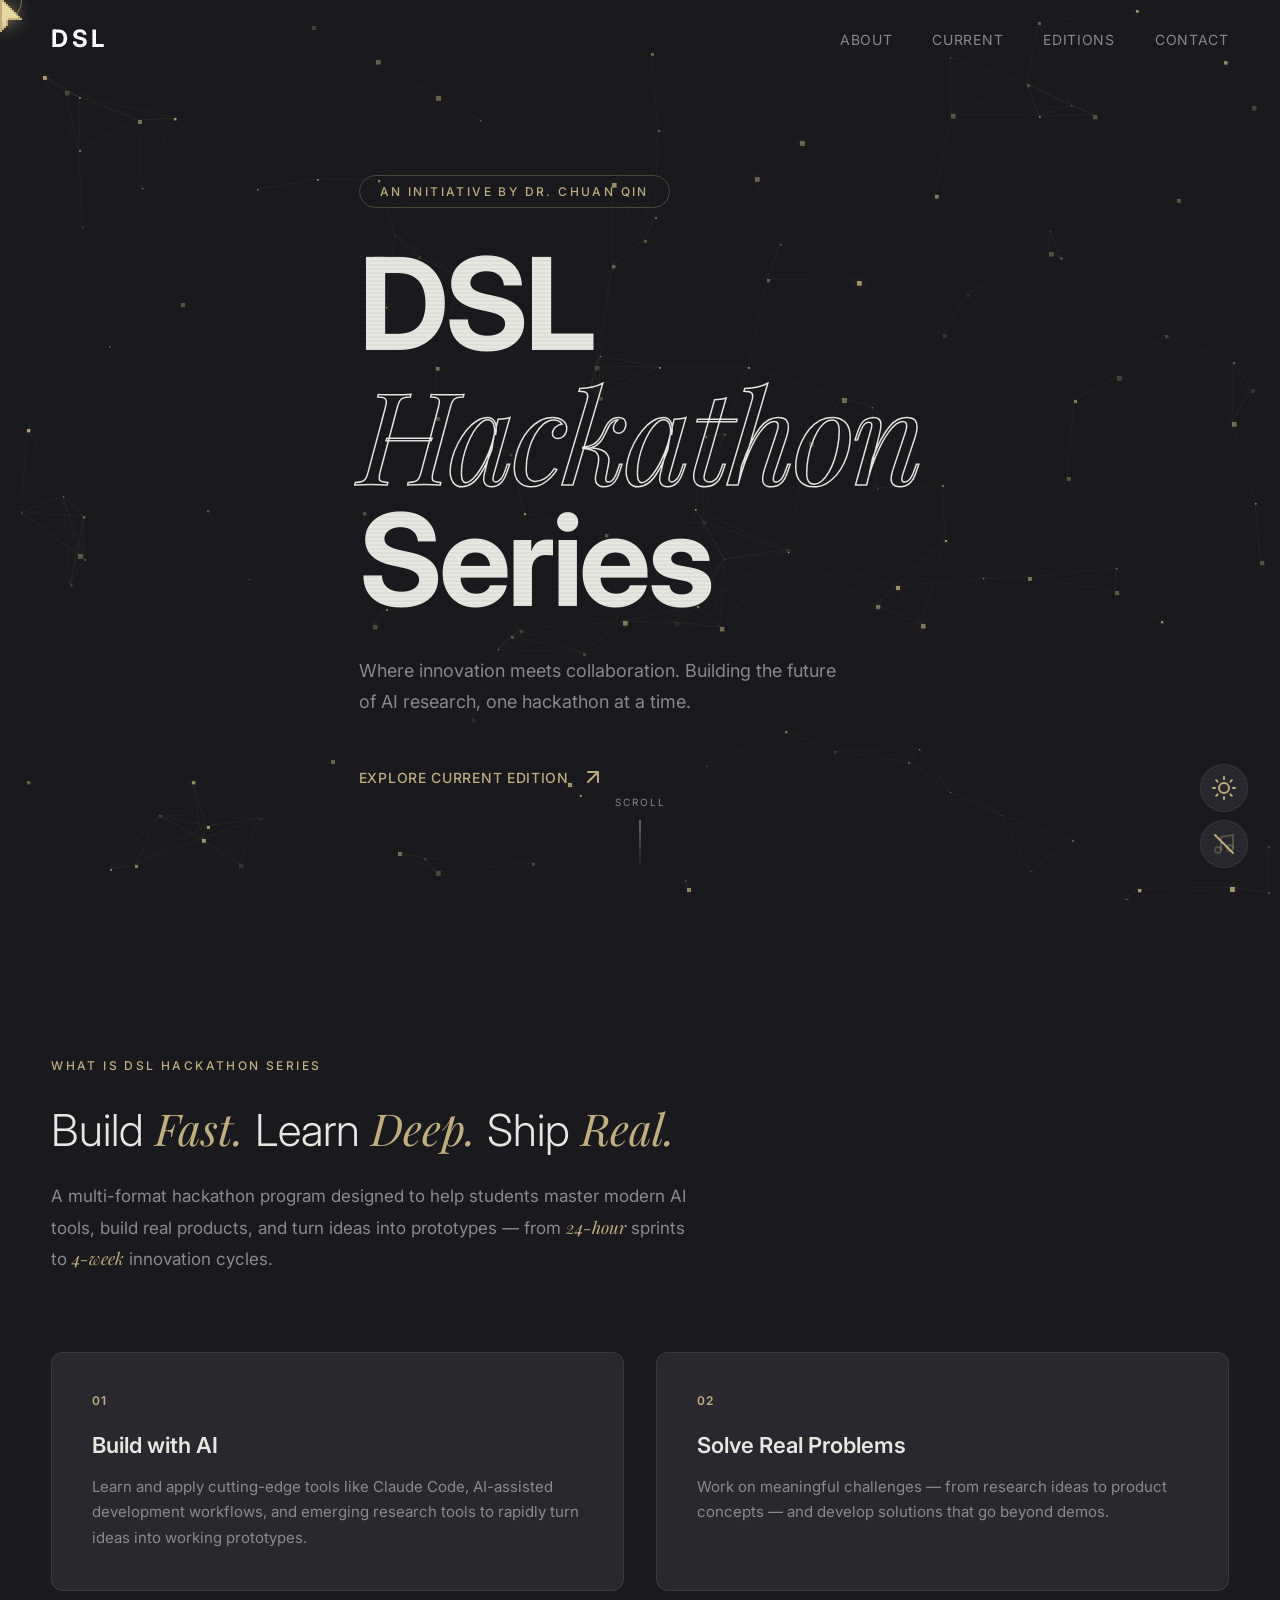
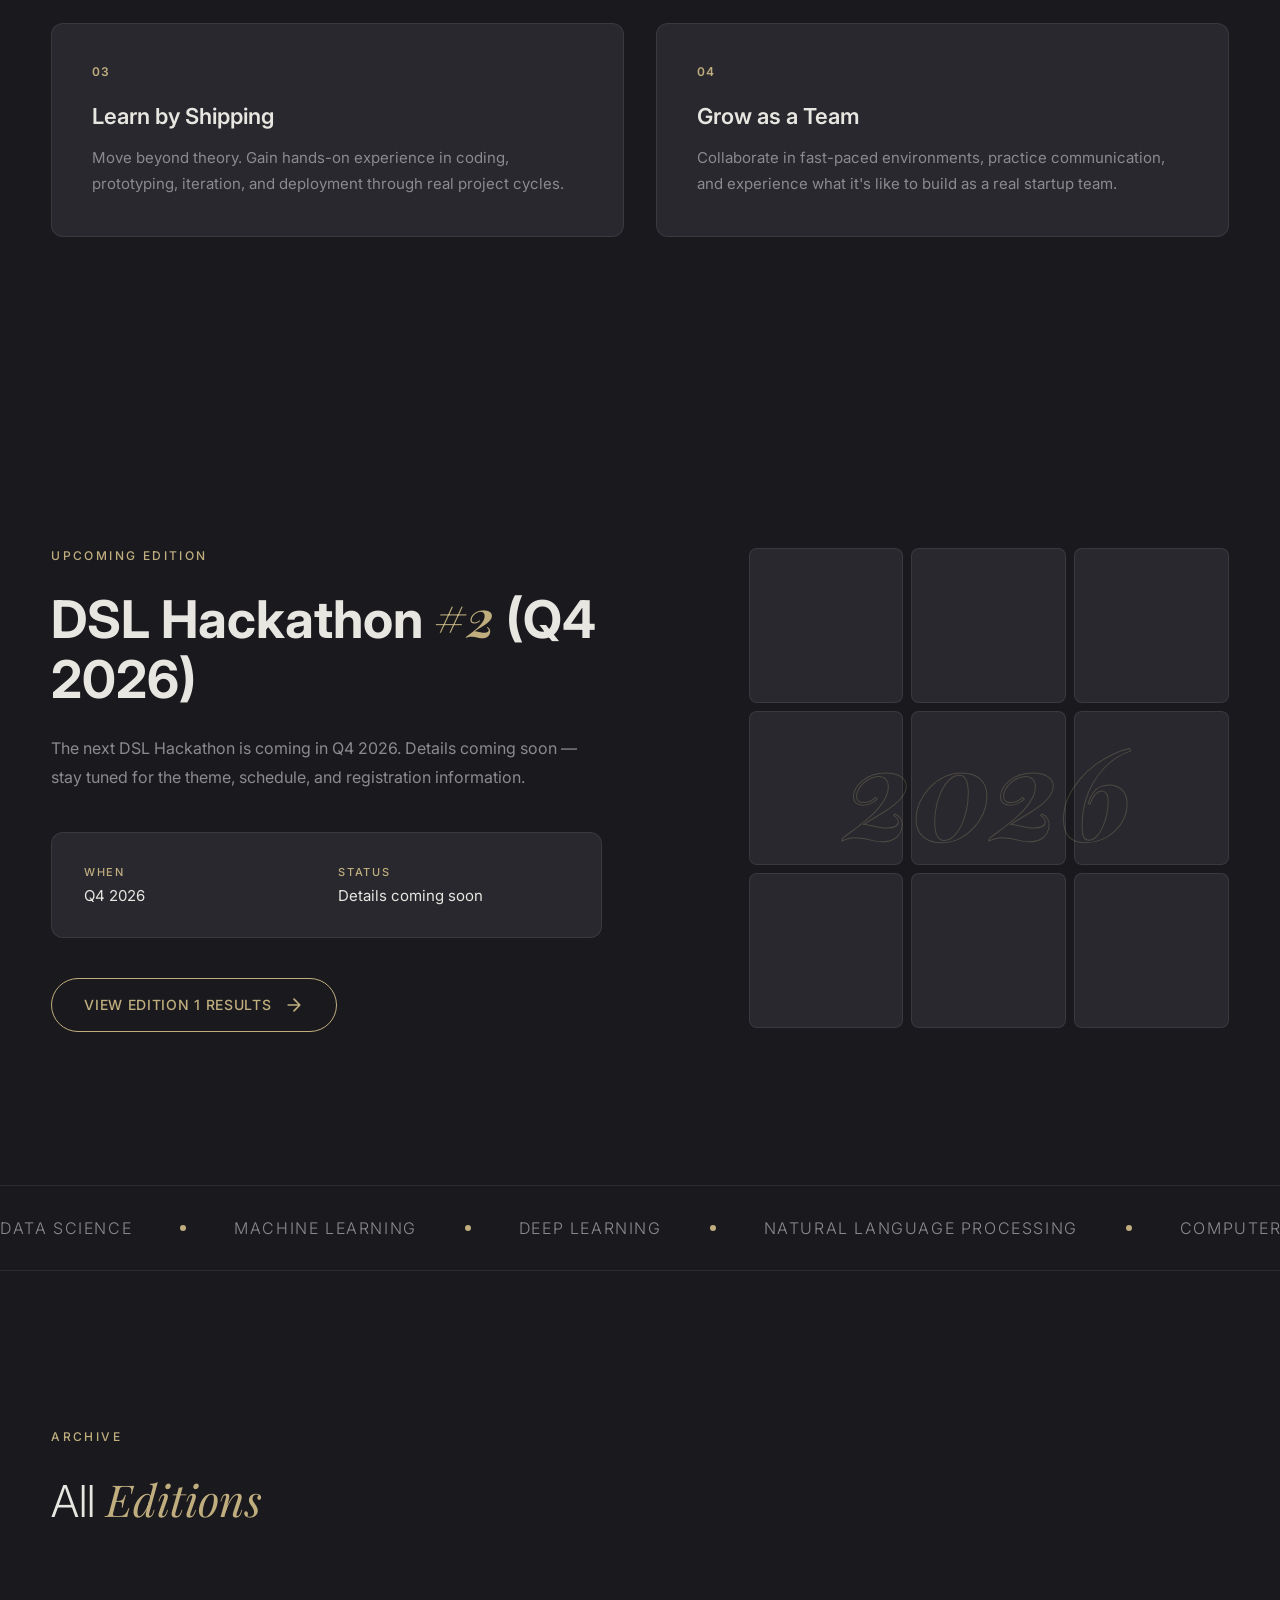
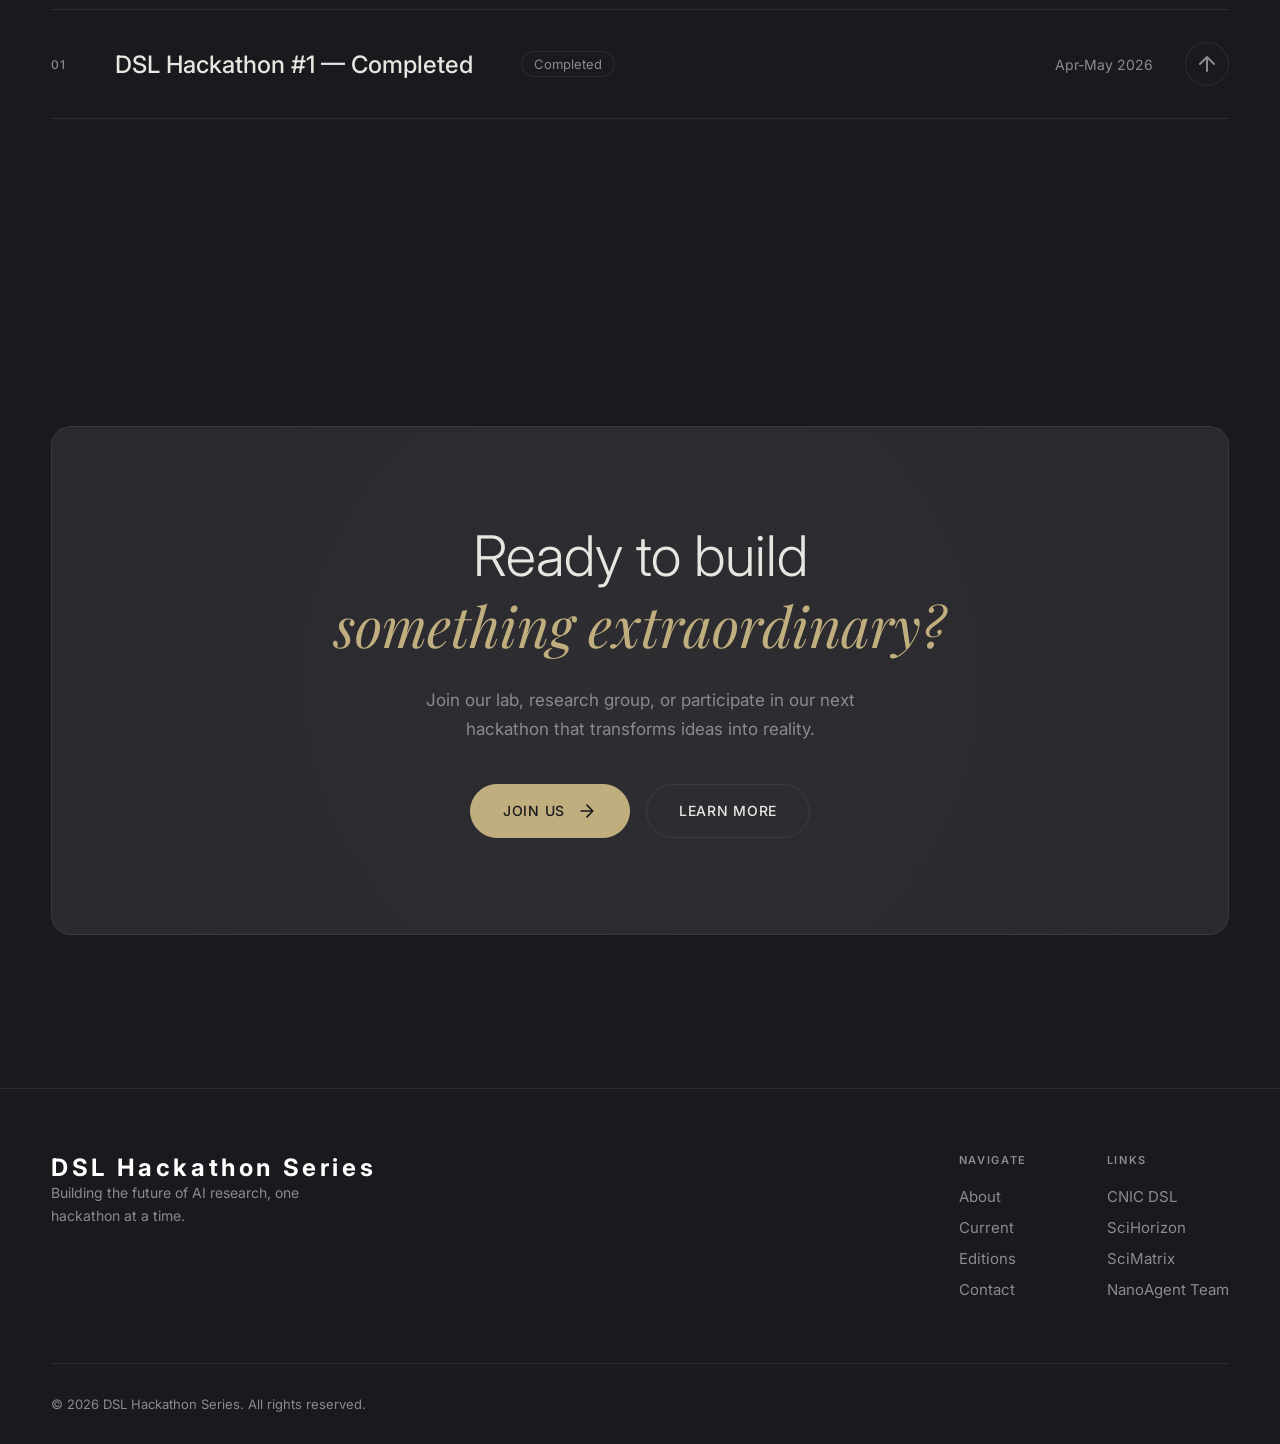
==== commit 6be08163: "fix: bust stale stylesheet cache" ====
--- a/index.html
+++ b/index.html
@@ -5,7 +5,7 @@
   <meta name="viewport" content="width=device-width, initial-scale=1.0">
   <title>DSL Hackathon Series</title>
   <link rel="icon" type="image/svg+xml" href="favicon.svg">
-  <link rel="stylesheet" href="assets/css/style.css">
+  <link rel="stylesheet" href="assets/css/style.css?v=6a46df65a873">
   <link rel="preconnect" href="https://fonts.googleapis.com">
   <link rel="preconnect" href="https://fonts.gstatic.com" crossorigin>
   <link href="https://fonts.googleapis.com/css2?family=Inter:wght@300;400;500;600;700&family=Playfair+Display:ital,wght@0,400;0,700;1,400&display=swap" rel="stylesheet">
--- a/assets/css/style.css
+++ b/assets/css/style.css
@@ -1510,11 +1510,15 @@
 
 .award-results__grid {
   display: grid;
-  grid-template-columns: repeat(3, 1fr);
+  grid-template-columns: repeat(2, 1fr);
   gap: 1rem;
 }
 
 .award-card {
+  display: flex;
+  flex-direction: column;
+  justify-content: center;
+  min-height: 11.75rem;
   padding: 1.5rem;
   border: 1px solid var(--border);
   border-radius: 12px;
@@ -1542,15 +1546,10 @@
 }
 
 .award-card--popular {
-  display: flex;
-  align-items: center;
-  gap: 1rem;
-  margin-top: 1rem;
   border-color: rgba(192, 174, 127, 0.55);
   background: rgba(192, 174, 127, 0.08);
 }
 
-.award-card__icon,
 .edition-detail__closed-icon {
   color: var(--gold);
   font-size: 1.5rem;
